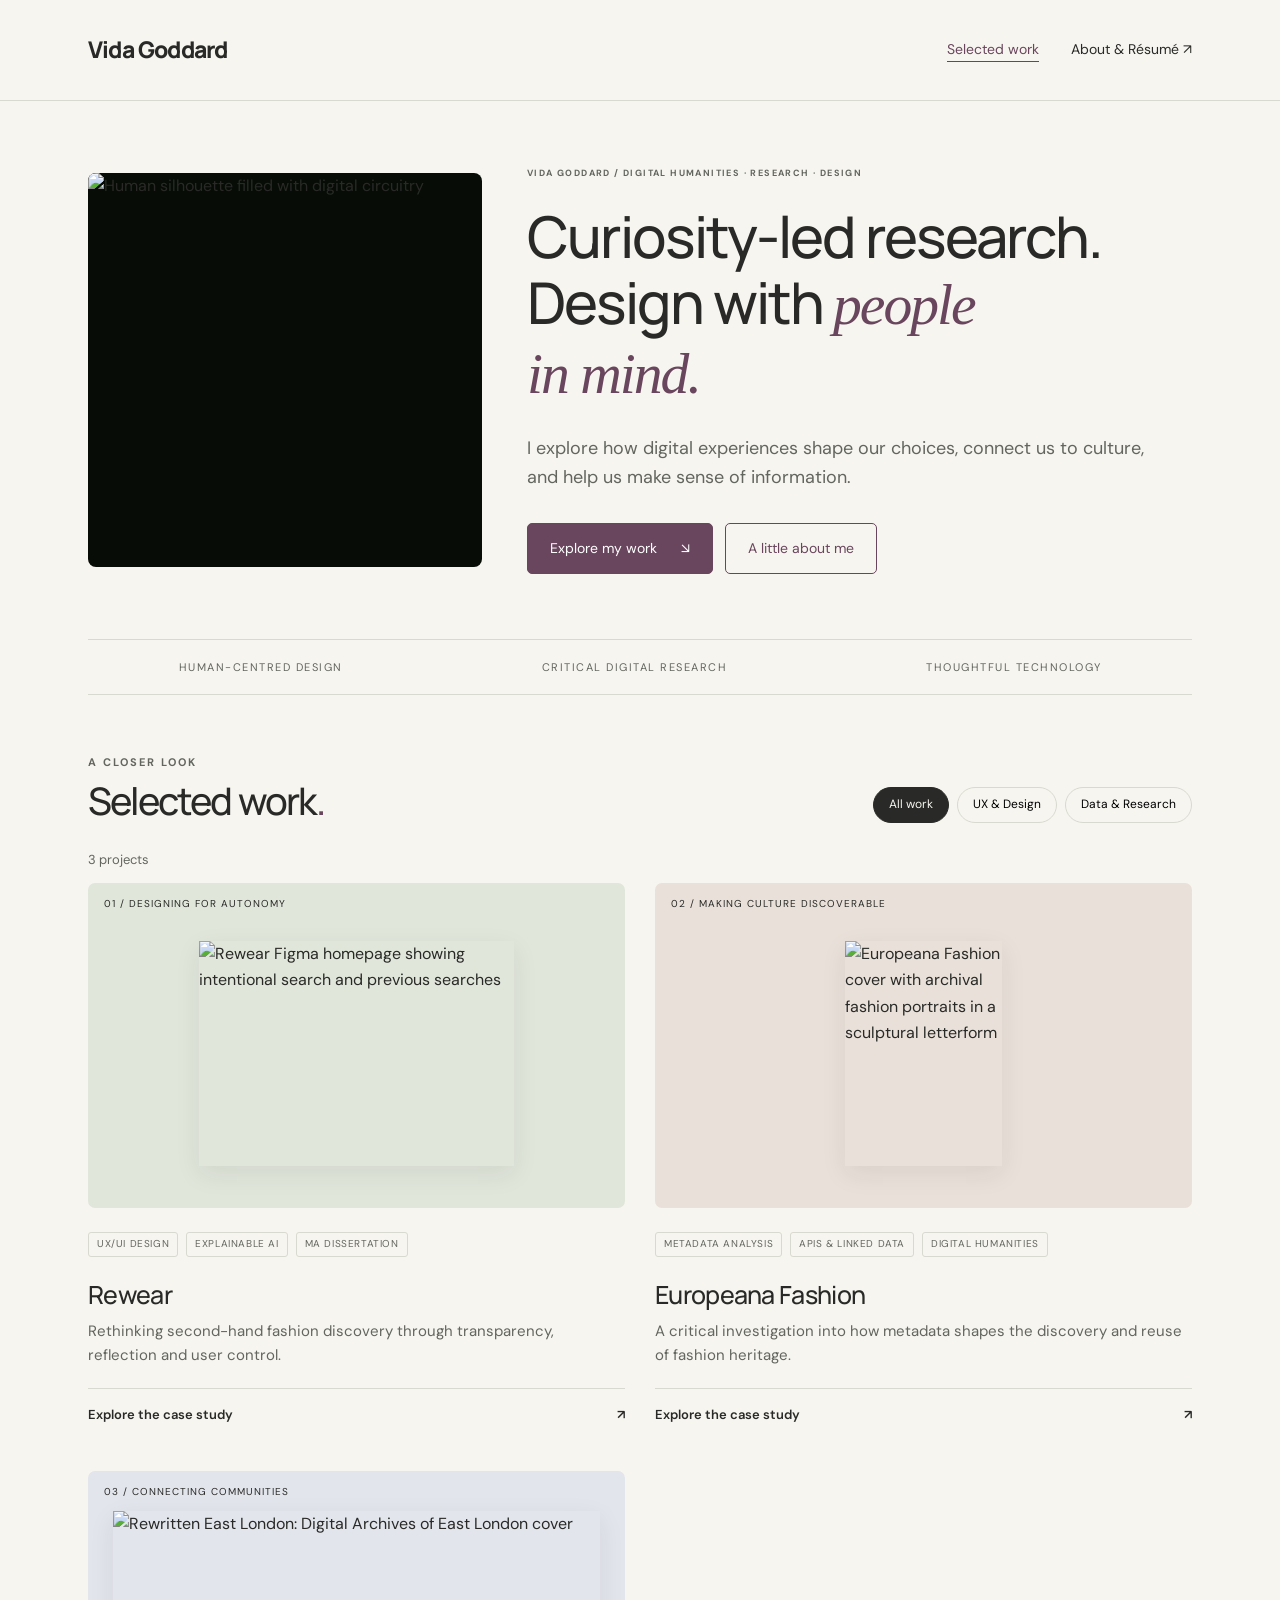
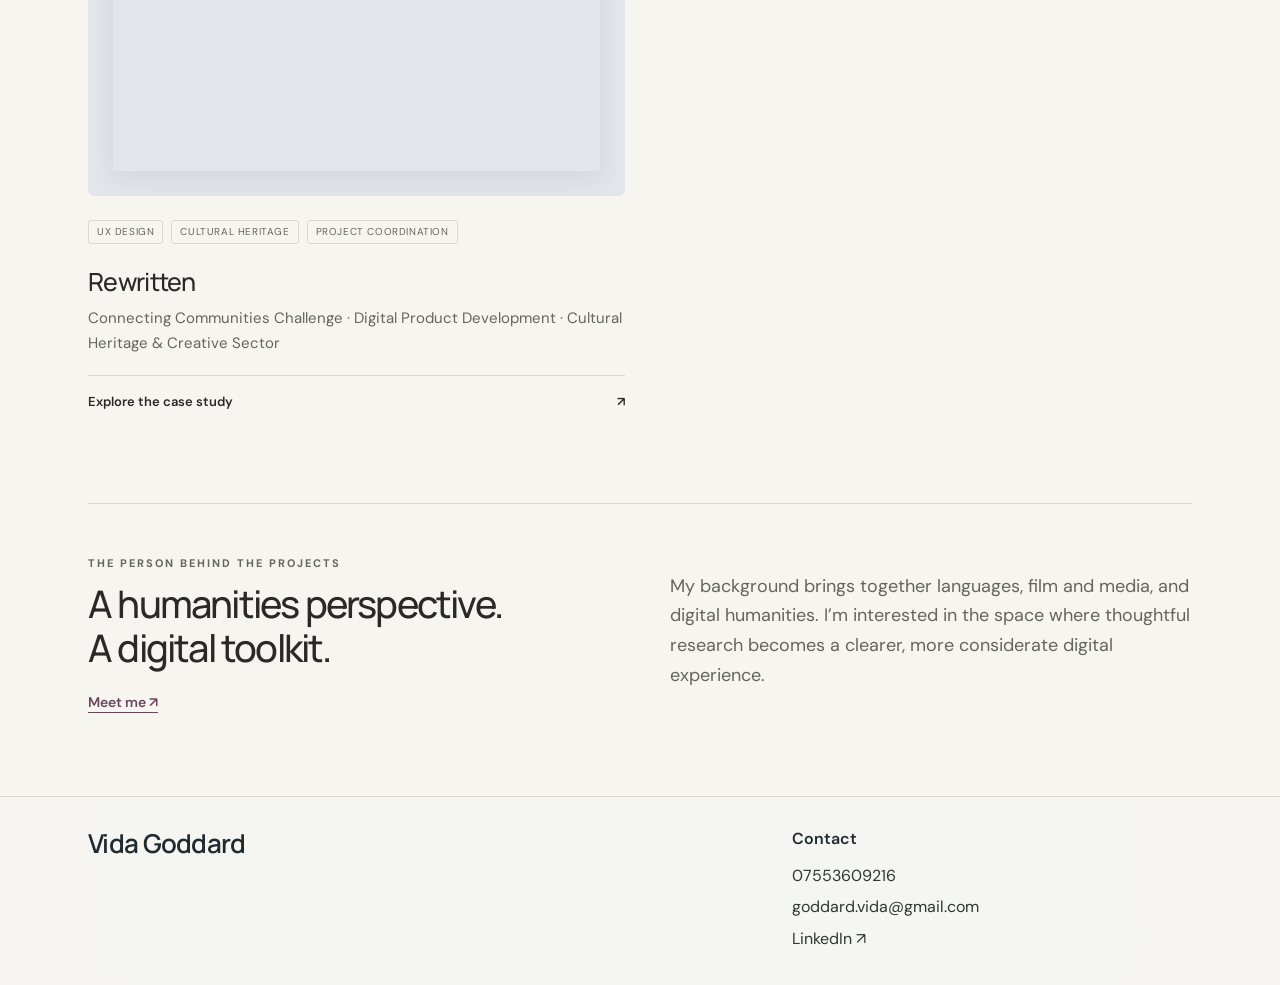
==== index.html @ 5a6e69b9 "Add files via upload" ====
<!doctype html><html lang="en"><head><meta charset="utf-8"><meta name="viewport" content="width=device-width,initial-scale=1"><meta name="description" content="Vida Goddard's portfolio: human-centred design, explainable AI and digital humanities research."><title>Vida Goddard — Research & Design</title><link rel="stylesheet" href="style.css"><script src="script.js" defer></script></head><body><a class="skip" href="#main">Skip to content</a><header><div class="wrap nav"><a class="brand" href="index.html" aria-label="Vida Goddard home">Vida Goddard</a><nav aria-label="Main navigation"><a href="index.html" aria-current="page">Selected work</a><a href="about.html">About & Résumé ↗</a></nav></div></header><main id="main" class="wrap"><section class="hero hero-with-portrait"><div class="hero-portrait"><img src="assets/human-circuitry.png" alt="Human silhouette filled with digital circuitry" width="750" height="750"></div><div class="hero-copy"><div class="eyebrow">Vida Goddard / Digital humanities · Research · Design</div><h1>Curiosity-led research.<br>Design with <em>people<br>in mind.</em></h1><p class="intro">I explore how digital experiences shape our choices, connect us to culture, and help us make sense of information.</p><div class="actions"><a class="button" href="#work">Explore my work <span aria-hidden="true">↘</span></a><a class="button secondary" href="about.html">A little about me</a></div></div></section><div class="ticker"><span>Human-centred design</span><span>Critical digital research</span><span>Thoughtful technology</span></div><section id="work" aria-labelledby="work-heading"><div class="section-head"><div><div class="eyebrow">A closer look</div><h2 id="work-heading">Selected work<span style="color:var(--plum)">.</span></h2></div><div class="filters" aria-label="Filter projects"><button class="filter" data-filter="all" aria-pressed="true">All work</button><button class="filter" data-filter="design" aria-pressed="false">UX & Design</button><button class="filter" data-filter="research" aria-pressed="false">Data & Research</button></div></div><p id="filter-status" class="small" role="status">3 projects</p><div class="projects"><article class="project" data-category="design research"><a class="project-image" href="rewear.html"><span class="project-number">01 / DESIGNING FOR AUTONOMY</span><img src="assets/rewear-home.jpg" alt="Rewear Figma homepage showing intentional search and previous searches" width="700" height="500"></a><div class="tags"><span class="tag">UX/UI Design</span><span class="tag">Explainable AI</span><span class="tag">MA Dissertation</span></div><h3>Rewear</h3><p>Rethinking second-hand fashion discovery through transparency, reflection and user control.</p><a class="case-link" href="rewear.html">Explore the case study <span aria-hidden="true">↗</span></a></article><article class="project" data-category="research"><a class="project-image archive" href="europeana.html"><span class="project-number">02 / MAKING CULTURE DISCOVERABLE</span><img src="assets/europeana-cover.jpg" alt="Europeana Fashion cover with archival fashion portraits in a sculptural letterform" width="864" height="1240"></a><div class="tags"><span class="tag">Metadata analysis</span><span class="tag">APIs & Linked Data</span><span class="tag">Digital Humanities</span></div><h3>Europeana Fashion</h3><p>A critical investigation into how metadata shapes the discovery and reuse of fashion heritage.</p><a class="case-link" href="europeana.html">Explore the case study <span aria-hidden="true">↗</span></a></article><article class="project" data-category="design"><a class="project-image rewritten-cover" href="rewritten.html"><span class="project-number">03 / CONNECTING COMMUNITIES</span><img src="assets/rewritten-cover.png" loading="lazy" alt="Rewritten East London: Digital Archives of East London cover" width="1024" height="572"></a><div class="tags"><span class="tag">UX Design</span><span class="tag">Cultural Heritage</span><span class="tag">Project Coordination</span></div><h3>Rewritten</h3><p>Connecting Communities Challenge · Digital Product Development · Cultural Heritage &amp; Creative Sector</p><a class="case-link" href="rewritten.html">Explore the case study <span aria-hidden="true">↗</span></a></article></div></section><section class="about-strip"><div><div class="eyebrow">The person behind the projects</div><h2>A humanities perspective.<br>A digital toolkit.</h2><a class="text-link" href="about.html">Meet me ↗</a></div><p class="intro">My background brings together languages, film and media, and digital humanities. I’m interested in the space where thoughtful research becomes a clearer, more considerate digital experience.</p></section></main><footer class="contact-footer minimal-contact"><div class="wrap footer-reference-grid"><div class="footer-identity"><h2>Vida Goddard</h2></div><div class="footer-contact-column"><h3>Contact</h3><address><a href="tel:+447553609216">07553609216</a><a href="mailto:goddard.vida@gmail.com">goddard.vida@gmail.com</a><a href="https://www.linkedin.com/in/vida-goddard-931a6939b" target="_blank" rel="noopener noreferrer" aria-label="Vida Goddard on LinkedIn">LinkedIn ↗</a></address></div></div></footer></body></html>
---- style.css ----
@import url('https://fonts.googleapis.com/css2?family=DM+Sans:wght@400;500;600;700&family=Manrope:wght@400;500;600;700;800&display=swap');
:root{--paper:#f7f5f0;--ink:#292a27;--muted:#62665e;--plum:#69465d;--sage:#dce4d5;--line:#d8d9d0}*{box-sizing:border-box}html{scroll-behavior:smooth;scroll-padding-top:100px}body{margin:0;background:var(--paper);color:var(--ink);font:16px/1.65 'DM Sans',sans-serif}a{color:inherit;text-underline-offset:5px}button{font:inherit}a,button{ -webkit-tap-highlight-color:transparent}a:focus-visible,button:focus-visible,summary:focus-visible{outline:3px solid var(--plum);outline-offset:5px}.skip{position:absolute;left:20px;top:-80px;background:white;padding:12px;z-index:10}.skip:focus{top:10px}.wrap{max-width:1200px;margin:auto;padding:0 48px}header{border-bottom:1px solid var(--line)}.nav{display:flex;justify-content:space-between;align-items:center;min-height:100px;gap:24px}.brand{font-family:Manrope,sans-serif;font-size:25px;font-weight:800;text-decoration:none;letter-spacing:-1px}.brand span{color:var(--plum)}nav{display:flex;gap:32px;font-size:14px}nav a{text-decoration:none}nav a[aria-current=page]{color:var(--plum);border-bottom:1px solid}.eyebrow{text-transform:uppercase;font-size:11px;letter-spacing:2px;font-weight:700;color:var(--muted)}.hero{padding:80px 0 66px;display:grid;grid-template-columns:1.6fr 1fr;gap:70px;align-items:center}h1,h2,h3{font-family:Manrope,sans-serif;line-height:1.15;font-weight:500;letter-spacing:-1.8px}h1{font-size:clamp(42px,5.5vw,72px);margin:22px 0 26px}h1 em{font-family:Georgia,serif;color:var(--plum);font-weight:400}h2{font-size:38px}h3{font-size:25px;letter-spacing:-.7px}.intro{max-width:560px;color:var(--muted);font-size:18px}.button{display:inline-flex;gap:24px;align-items:center;padding:13px 22px;border-radius:5px;background:var(--plum);color:white;text-decoration:none;font-size:14px;border:1px solid var(--plum);cursor:pointer}.button.secondary{color:var(--plum);background:transparent}.actions{display:flex;flex-wrap:wrap;gap:12px;margin-top:30px}.hero-art{height:330px;position:relative;display:grid;place-items:center;background:#ebe8e1;border-radius:50% 50% 5px 5px;overflow:hidden}.orbit{position:absolute;width:250px;height:250px;border:1px solid #a9afa1;border-radius:50%;transform:rotate(-25deg) scaleX(.65)}.orbit.two{transform:rotate(40deg) scaleX(.65)}.orbit.three{transform:rotate(100deg) scaleX(.65)}.art-label{position:absolute;bottom:25px;font:10px/1.5 'DM Sans',sans-serif;letter-spacing:2px;text-align:center}.flower{color:var(--plum);font-size:100px;line-height:1;z-index:1;transition:transform .8s}.hero-art:hover .flower{transform:rotate(45deg)}.ticker{display:flex;justify-content:space-between;gap:18px;border-top:1px solid var(--line);border-bottom:1px solid var(--line);padding:18px 0;font-size:11px;letter-spacing:1.5px;text-transform:uppercase;color:var(--muted)}.section-head{display:flex;align-items:end;justify-content:space-between;margin:58px 0 26px;gap:24px}.section-head h2{margin:8px 0 0}.small{font-size:13px;color:var(--muted)}.filters{display:flex;gap:8px;flex-wrap:wrap}.filter{border:1px solid var(--line);border-radius:30px;padding:7px 15px;background:transparent;cursor:pointer;font-size:12px}.filter[aria-pressed=true]{background:var(--ink);color:var(--paper);border-color:var(--ink)}.projects{display:grid;grid-template-columns:1fr 1fr;gap:30px}.project{min-width:0}.project[hidden]{display:none}.project-image{height:325px;display:flex;align-items:center;justify-content:center;background:#e1e6db;border-radius:7px;overflow:hidden;position:relative;padding:24px}.project-image img{width:100%;max-height:100%;object-fit:contain;box-shadow:0 8px 24px #292a2714;transition:transform .4s}.project:hover .project-image img{transform:scale(1.025)}.project-image.archive{background:#e9e0d9}.project-number{position:absolute;top:13px;left:16px;font-size:10px;letter-spacing:1px}.project h3{margin:21px 0 9px}.project p{margin:0;color:var(--muted);font-size:15px}.tags{display:flex;gap:8px;flex-wrap:wrap;margin:15px 0}.tag{font-size:10px;text-transform:uppercase;letter-spacing:.6px;color:var(--muted);border:1px solid var(--line);padding:3px 8px;border-radius:3px}details{border-top:1px solid var(--line);margin-top:20px}summary{padding:15px 0;cursor:pointer;font-size:13px;font-weight:600;list-style:none;display:flex;justify-content:space-between}summary:after{content:'+';font-size:20px;color:var(--plum)}details[open]>summary:after{content:'−'}.case{padding:0 0 20px}.case h4{font-size:14px;margin:24px 0 8px}.case p,.case li{font-size:14px;color:var(--muted)}.case ul{padding-left:20px}.case figure{margin:24px 0}.case img{width:100%;border:1px solid var(--line)}figcaption{font-size:11px;color:var(--muted);margin-top:8px}.note{background:#eee9ed;border-left:2px solid var(--plum);padding:14px;margin-top:20px}.about-strip{margin:75px 0 0;border-top:1px solid var(--line);padding:50px 0;display:grid;grid-template-columns:1fr 1fr;gap:60px}.about-strip h2{margin:10px 0 20px}.text-link{font-size:14px;font-weight:600;color:var(--plum)}footer{border-top:1px solid var(--line);padding:27px 0;margin-top:30px}.footer-row{display:flex;justify-content:space-between;gap:20px;font-size:11px;color:var(--muted)}.about-hero{max-width:850px;padding:65px 0 40px}.about-hero h1{font-size:62px}.resume{display:grid;grid-template-columns:230px 1fr;gap:60px;padding:40px 0;border-top:1px solid var(--line)}.resume h2{font-size:24px;margin:0;letter-spacing:-.7px}.entry{margin:0 0 30px}.entry:last-child{margin:0}.entry h3{font-size:19px;letter-spacing:-.5px;margin:0 0 7px}.entry p{margin:7px 0;color:var(--muted);font-size:15px}.skills{display:flex;gap:10px;flex-wrap:wrap}.skills span{border:1px solid #c9cec2;padding:8px 14px;border-radius:4px;font-size:14px}.languages{display:grid;grid-template-columns:1fr 1fr;gap:18px}.languages div{display:flex;justify-content:space-between;border-bottom:1px solid var(--line);padding-bottom:14px;gap:16px}.languages span{color:var(--muted);font-size:13px}.print{margin:20px 0 50px}.print-hint{margin:10px 0;font-size:12px;color:var(--muted)}@media(max-width:760px){.wrap{padding:0 24px}.nav{min-height:80px}nav{gap:18px;font-size:12px}.hero{padding:45px 0;grid-template-columns:1fr;gap:30px}.hero-art{height:210px;border-radius:90px 90px 5px 5px}.orbit{width:175px;height:175px}.flower{font-size:70px}.art-label{right:20px;bottom:20px;text-align:right;font-size:8px}.ticker{font-size:9px;flex-wrap:wrap;justify-content:flex-start;gap:12px 24px}.section-head{align-items:start;flex-direction:column;margin-top:40px}.projects{grid-template-columns:1fr;gap:34px}.project-image{height:300px}.about-strip{grid-template-columns:1fr;gap:10px;margin-top:45px;padding:35px 0}.resume{grid-template-columns:1fr;gap:20px;padding:30px 0}.about-hero h1{font-size:44px}.languages{grid-template-columns:1fr}.footer-row{flex-direction:column;gap:5px}}@media(prefers-reduced-motion:reduce){html{scroll-behavior:auto}*,*:before,*:after{transition:none!important}}@media print{header,footer,.print,.skip{display:none}.wrap{padding:0;max-width:none}body{font:11pt/1.4 Arial;background:white}.about-hero{padding:0 0 20px}.about-hero h1{font-size:32px}.resume{padding:18px 0;gap:25px;grid-template-columns:160px 1fr;break-inside:avoid}.skills span{padding:4px 8px}.entry{margin-bottom:14px}.languages{gap:10px}a{text-decoration:none}}

.rewritten-cover{background:#e3e5ed;text-decoration:none}.case-link{display:flex;justify-content:space-between;padding:15px 0;border-top:1px solid var(--line);margin-top:20px;font-size:13px;font-weight:600;text-decoration:none}.case-link:hover{color:var(--plum)}.project-detail .about-hero{padding-bottom:25px}.case-nav{display:flex;flex-wrap:wrap;gap:12px 25px;padding:20px 0;border-top:1px solid var(--line);border-bottom:1px solid var(--line);font-size:12px}.case-nav a{text-decoration:none;color:var(--plum)}.story-section{max-width:900px;padding:50px 0;border-bottom:1px solid var(--line)}.story-section h2{max-width:800px;margin:14px 0 28px;line-height:1.25}.story-section h3{margin:38px 0 20px;line-height:1.3}.story-section p,.story-section li{max-width:780px;color:var(--muted);line-height:1.85}.story-section strong{color:var(--ink);font-weight:600}.story-section li{margin:12px 0}.story-section ul{padding-left:23px}.story-section figure{margin:32px 0;background:#efede7;padding:20px;border-radius:7px}.story-section img{width:100%;height:auto;display:block}.story-section figcaption{margin-top:12px}.project-detail .about-hero h1{font-size:clamp(48px,7vw,86px)}@media(max-width:760px){.story-section{padding:32px 0}.story-section h2{font-size:30px}.story-section figure{padding:10px}.case-nav{gap:10px 18px}.story-section p,.story-section li{font-size:15px}}

.project-image{text-decoration:none}.story-section blockquote{margin:30px 0;padding:22px 26px;border-left:3px solid var(--plum);background:#eee9ed;font:italic 23px/1.55 Georgia,serif;max-width:800px}.case-facts{display:grid;grid-template-columns:1fr 1fr;gap:1px;background:var(--line);border:1px solid var(--line);margin:30px 0;max-width:820px}.case-facts>div{background:var(--paper);padding:20px}.case-facts span{display:block;font-size:10px;letter-spacing:1px;text-transform:uppercase;color:var(--muted);margin-bottom:8px}.case-facts strong{font-size:15px}.case-facts.weights,.case-facts.query-facts{grid-template-columns:repeat(3,1fr)}.case-facts.weights strong{font:36px/1.2 Manrope,sans-serif;color:var(--plum)}.table-scroll{overflow-x:auto;margin:28px 0;max-width:900px}table{width:100%;border-collapse:collapse;font-size:14px;min-width:520px}caption{text-align:left;font-size:12px;color:var(--muted);margin-bottom:12px}th,td{text-align:left;vertical-align:top;padding:16px;border-bottom:1px solid var(--line);line-height:1.7}th{background:var(--sage);font-size:12px}td{color:var(--muted)}.definition-list{max-width:780px}.definition-list>div{padding:18px 0;border-bottom:1px solid var(--line)}dt{font-weight:600;margin-bottom:8px}dd{margin:0;color:var(--muted)}.process-list{padding-left:24px}.process-list li{padding-left:8px;margin:20px 0}.source-note{font-size:12px!important;border-top:1px solid var(--line);padding-top:20px;margin-top:30px}.project-end{margin:40px 0 60px}@media(max-width:600px){.case-facts{grid-template-columns:1fr}.case-facts>div{padding:16px}.case-facts.query-facts{grid-template-columns:1fr}.story-section blockquote{font-size:20px;padding:18px}}

/* Editorial layout refinements */
.hero{grid-template-columns:1fr;max-width:850px;padding:65px 0}.hero h1{max-width:820px}.hero .intro{max-width:650px}.ticker{justify-content:space-around}.story-section blockquote,.story-section .case-facts{clear:both}
.project-image:not(.rewritten-cover) img{max-height:225px;width:auto;max-width:100%;object-fit:contain}.project-image{padding:40px 25px 25px}.project .tags{margin-top:24px}.project h3{margin-top:24px}
.story-section{display:flow-root}.story-section figure{max-width:760px}.story-section .figure-compact{max-width:620px;margin:30px auto}.story-section .figure-aside{float:right;width:38%;max-width:340px;margin:6px 0 24px 30px;padding:14px}.story-section .figure-aside img{max-height:320px;object-fit:contain}.story-section .figure-aside+h3{margin-top:20px}.story-section .figure-aside~figure:not(.figure-aside){clear:both}
.systems-bento{display:grid;grid-template-columns:repeat(3,minmax(0,1fr));gap:16px;margin:26px 0 30px}.system-card{border:1px solid var(--line);border-radius:14px;padding:27px;background:#eee9ed}.system-card:first-child,.system-card:last-child{grid-column:span 2}.system-card:nth-child(2){background:#e5eadf}.system-card:nth-child(3){background:#ece6dc}.system-card:last-child{background:#e5e9eb}.system-kicker{display:flex;justify-content:space-between;gap:15px;font-size:10px;letter-spacing:1.2px;text-transform:uppercase;color:var(--muted)}.system-card h4{font:500 23px/1.3 Manrope,sans-serif;letter-spacing:-.7px;margin:24px 0 14px}.system-card p{font-size:14px;line-height:1.75;margin:0}.system-card[data-reveal]{transition:opacity .6s ease,transform .6s ease}.system-card.reveal-pending{opacity:0;transform:translateY(22px)}
@media(max-width:760px){.hero{padding:45px 0}.systems-bento{grid-template-columns:1fr 1fr}.system-card:first-child,.system-card:last-child{grid-column:auto}.system-card{padding:21px}.system-card h4{font-size:21px}.story-section .figure-aside{float:none;width:100%;max-width:430px;margin:24px auto}.project-image:not(.rewritten-cover) img{max-height:210px}}
@media(max-width:500px){.systems-bento{grid-template-columns:1fr}.system-card{padding:23px}.story-section .figure-compact{margin:24px 0}}@media(prefers-reduced-motion:reduce){.system-card.reveal-pending{opacity:1;transform:none}}@media print{.system-card.reveal-pending{opacity:1;transform:none}}

/* Europeana: explicit paired editorial layouts */
.editorial-split{display:grid;grid-template-columns:minmax(0,1fr) minmax(0,1fr);gap:30px;align-items:start;margin:24px 0 32px}.editorial-split>div{min-width:0}.editorial-split>div>p:first-child{margin-top:0}.story-section .editorial-split .split-figure{float:none;width:100%;max-width:none;clear:none;margin:0;padding:14px}.story-section .overview-split .split-figure img{max-height:370px;object-fit:contain}.story-section .concordance-split .split-figure img{height:auto}.linked-figure-pair{display:grid;grid-template-columns:minmax(0,1fr) minmax(0,1fr);gap:22px;margin:30px 0;align-items:start}.story-section .linked-figure-pair .paired-figure{float:none;clear:none;max-width:none;width:100%;margin:0;padding:14px}.linked-figure-pair a{display:flex;min-height:240px;align-items:center;justify-content:center;background:white}.story-section .linked-figure-pair img{max-height:300px;object-fit:contain}.story-section .linked-figure-pair figcaption{margin-top:12px}
@media(max-width:760px){.editorial-split,.linked-figure-pair{grid-template-columns:1fr;gap:20px}.story-section .overview-split .split-figure{max-width:430px;justify-self:center}.linked-figure-pair a{min-height:0}.story-section .linked-figure-pair img{max-height:none}}

.skill-categories{margin:0;display:grid;gap:0;min-width:0}.skill-categories>div{padding:22px 0;border-bottom:1px solid var(--line)}.skill-categories>div:first-child{padding-top:0}.skill-categories>div:last-child{border-bottom:0;padding-bottom:0}.skill-categories dt{font:500 19px/1.4 Manrope,sans-serif;letter-spacing:-.4px;margin:0 0 9px}.skill-categories dd{font-size:15px;line-height:1.8;color:var(--muted);margin:0}@media print{.skill-categories>div{padding:10px 0;break-inside:avoid}.skill-categories dt{font-size:12pt}.skill-categories dd{font-size:10pt}.resume:has(.skill-categories){break-inside:auto}}

.about-introduction{max-width:none;width:100%}.about-introduction h1{max-width:none;line-height:1.2}.about-introduction .intro{max-width:1000px}.resume-download{margin:25px 0 55px}.contact-footer{padding:42px 0}.footer-contact-top{display:flex;justify-content:space-between;align-items:start;gap:25px}.contact-footer h2{font-size:25px;letter-spacing:-.8px;margin:0 0 6px}.contact-footer p{font-size:13px;color:var(--muted);margin:0}.footer-contacts{display:flex;flex-wrap:wrap;gap:14px 32px;margin-top:25px;font-style:normal;font-size:14px}.footer-contacts a{text-decoration:none}.footer-contacts a:hover{text-decoration:underline}.brand{letter-spacing:-.8px;font-size:23px}@media(max-width:600px){.brand{font-size:18px}.nav{gap:15px}.nav nav{gap:12px;font-size:11px}.footer-contacts{flex-direction:column;gap:12px}.about-introduction h1{font-size:39px}.footer-contact-top .text-link{font-size:12px}}

.rewear-media{display:flow-root;margin:25px 0 36px}.rewear-media-copy{display:contents}.story-section .rewear-media-figure{float:right;width:44%;max-width:390px;clear:none;margin:0 0 22px 28px;padding:14px}.story-section .rewear-media-figure img{width:100%;height:auto;max-height:330px;object-fit:contain}.rewear-media{display:grid;grid-template-columns:minmax(0,1.15fr) minmax(0,.85fr);gap:28px;align-items:start}.rewear-media-copy{display:block;min-width:0}.rewear-media-copy p:first-child{margin-top:0}.story-section .rewear-media-figure{float:none;width:100%;max-width:none;margin:0}.story-section .rewear-diagram{width:100%;max-width:none;margin:32px 0}.rewear-diagram figcaption{font-size:13px;font-weight:600;color:var(--ink)}.prototype-embed{margin:25px 0 16px;background:#eeeae4;border:1px solid var(--line);border-radius:9px;overflow:hidden}.prototype-embed iframe{width:100%;height:600px;display:block;border:0}.prototype-fallback{font-size:13px}@media(max-width:760px){.rewear-media{grid-template-columns:1fr;gap:18px}.story-section .rewear-media-figure{max-width:460px;justify-self:center}.prototype-embed iframe{height:480px}}

.minimal-contact{background:#f5f5f4;padding:70px 0 80px;border-top:1px solid var(--line);margin-top:50px}.footer-reference-grid{display:grid;grid-template-columns:1.6fr 1fr;gap:65px;align-items:start}.minimal-contact .footer-identity h2{font:600 30px/1.3 Manrope,sans-serif;letter-spacing:-.7px;margin:0;color:#202b31}.footer-contact-column h3{font:600 16px/1.5 'DM Sans',sans-serif;letter-spacing:0;margin:0 0 22px;color:#202b31}.footer-contact-column address{display:flex;flex-direction:column;gap:12px;font-style:normal;font-size:18px;line-height:1.6}.footer-contact-column a{color:var(--muted);text-decoration:none;width:fit-content;overflow-wrap:anywhere}.footer-contact-column a:hover{text-decoration:underline}.rewritten-palette-layout{align-items:start}.story-section .rewritten-palette-layout .split-figure{max-width:350px;justify-self:end}.rewritten-palette-layout img{max-height:390px;object-fit:contain}@media(max-width:760px){.minimal-contact{padding:45px 0}.footer-reference-grid{grid-template-columns:1fr;gap:30px}.footer-contact-column address{font-size:16px}.story-section .rewritten-palette-layout .split-figure{justify-self:center;max-width:330px}.minimal-contact .footer-identity h2{font-size:26px}}

.rewear-home-left{grid-template-columns:minmax(0,.85fr) minmax(0,1.15fr)}@media(max-width:760px){.rewear-home-left{grid-template-columns:1fr}}

.visual-interests{border-top:1px solid var(--line);padding-top:45px;margin-top:65px}.visual-intro{display:grid;grid-template-columns:1fr 1fr;gap:45px;align-items:end;margin-bottom:28px}.visual-intro h2{margin:12px 0 0}.visual-intro p{color:var(--muted);max-width:440px;margin:0}.visual-gallery{display:grid;grid-template-columns:1fr 1.25fr;gap:25px}.visual-gallery figure{margin:0;min-width:0}.visual-gallery .visual-tall{grid-row:span 2}.visual-gallery a{display:block;background:#ebe8e1;overflow:hidden;border-radius:7px}.visual-gallery img{display:block;width:100%;height:240px;object-fit:cover;transition:transform .4s ease}.visual-gallery .visual-tall a{height:calc(100% - 32px);min-height:400px;background:#080e07}.visual-gallery .visual-tall img{height:100%;object-fit:contain}.visual-gallery a:hover img{transform:scale(1.025)}.visual-gallery figcaption{font-size:11px;letter-spacing:.4px;margin-top:10px;color:var(--muted)}.visual-credit{font-size:12px;color:var(--muted);margin-top:18px}@media(max-width:760px){.visual-intro{grid-template-columns:1fr;gap:20px}.visual-gallery{grid-template-columns:1fr;gap:24px}.visual-gallery .visual-tall{grid-row:auto}.visual-gallery .visual-tall a{height:auto;min-height:0}.visual-gallery .visual-tall img{height:auto;max-height:420px}.visual-gallery img{height:auto;max-height:330px;object-fit:contain}.visual-interests{margin-top:45px;padding-top:32px}}

/* Artwork placed within the page composition, without captions. */
.hero.hero-with-portrait{max-width:none;grid-template-columns:minmax(0,.8fr) minmax(0,1.35fr);gap:45px;align-items:center}.hero-portrait{border-radius:8px;overflow:hidden;background:#070d06}.hero-portrait img{display:block;width:100%;height:auto;max-height:440px;object-fit:contain}.hero-with-portrait h1{font-size:clamp(40px,4.5vw,62px);letter-spacing:-2px}.hero-copy{min-width:0}.hero-copy .eyebrow{font-size:9px;letter-spacing:1.4px}.minimal-contact{position:relative;isolation:isolate;overflow:hidden}.minimal-contact:before{content:'';position:absolute;inset:0;background:url('assets/human-circuitry.png') left center/440px auto no-repeat;opacity:.055;filter:grayscale(1);z-index:-1;pointer-events:none}.minimal-contact>.wrap{position:relative}.project-detail .rewear-art-intro{max-width:none;display:grid;grid-template-columns:minmax(0,.8fr) minmax(0,1.2fr);gap:45px;align-items:center;padding:55px 0 40px}.rewear-title-portrait{border-radius:8px;overflow:hidden;background:#287a99}.rewear-title-portrait img{display:block;width:100%;height:350px;object-fit:cover;object-position:32% center}.rewear-title-copy{min-width:0}.rewear-title-copy .eyebrow{line-height:1.7}.project-detail .rewear-art-intro h1{font-size:clamp(48px,6vw,76px)}@media(max-width:760px){.hero.hero-with-portrait{grid-template-columns:1fr;gap:25px}.hero-portrait{max-width:330px}.hero-portrait img{max-height:310px}.hero-with-portrait h1{font-size:44px}.project-detail .rewear-art-intro{grid-template-columns:1fr;gap:25px;padding-top:35px}.rewear-title-portrait img{height:240px;object-position:center 36%}.rewear-title-portrait{max-width:480px}.minimal-contact:before{background-size:340px auto;opacity:.04}}

/* Wider portrait crop and full-footer organic/mechanical collage. */
.project-detail .rewear-art-intro{grid-template-columns:minmax(0,.88fr) minmax(0,1.12fr)}
.rewear-title-portrait img{object-position:left center}
.minimal-contact:before{background-image:url('assets/organic-mechanical.jpg');background-position:center;background-size:100% 100%;opacity:.26;filter:none}
.minimal-contact .footer-contact-column a{color:#30372f}
@media(max-width:760px){.project-detail .rewear-art-intro{grid-template-columns:1fr}.rewear-title-portrait img{object-position:left center}.minimal-contact:before{background-size:cover;opacity:.26}}

/* Preserve the collage proportions and soften the busy areas beneath contact text. */
.minimal-contact:before{background-size:cover;background-position:center 45%;opacity:.22}
.minimal-contact:after{content:'';position:absolute;inset:0;z-index:-1;pointer-events:none;background:linear-gradient(90deg,rgba(247,245,240,.48),rgba(247,245,240,.08) 48%,rgba(247,245,240,.5))}
@media(max-width:760px){.minimal-contact:before{background-size:cover;background-position:58% center;opacity:.22}.minimal-contact:after{background:rgba(247,245,240,.25)}}

.minimal-contact{padding:30px 0 34px;margin-top:30px}.footer-contact-column h3{margin-bottom:12px}.footer-contact-column address{gap:6px;font-size:16px}.minimal-contact .footer-identity h2{font-size:26px}@media(max-width:760px){.minimal-contact{padding:25px 0 28px}.footer-reference-grid{gap:20px}.footer-contact-column address{font-size:15px}}
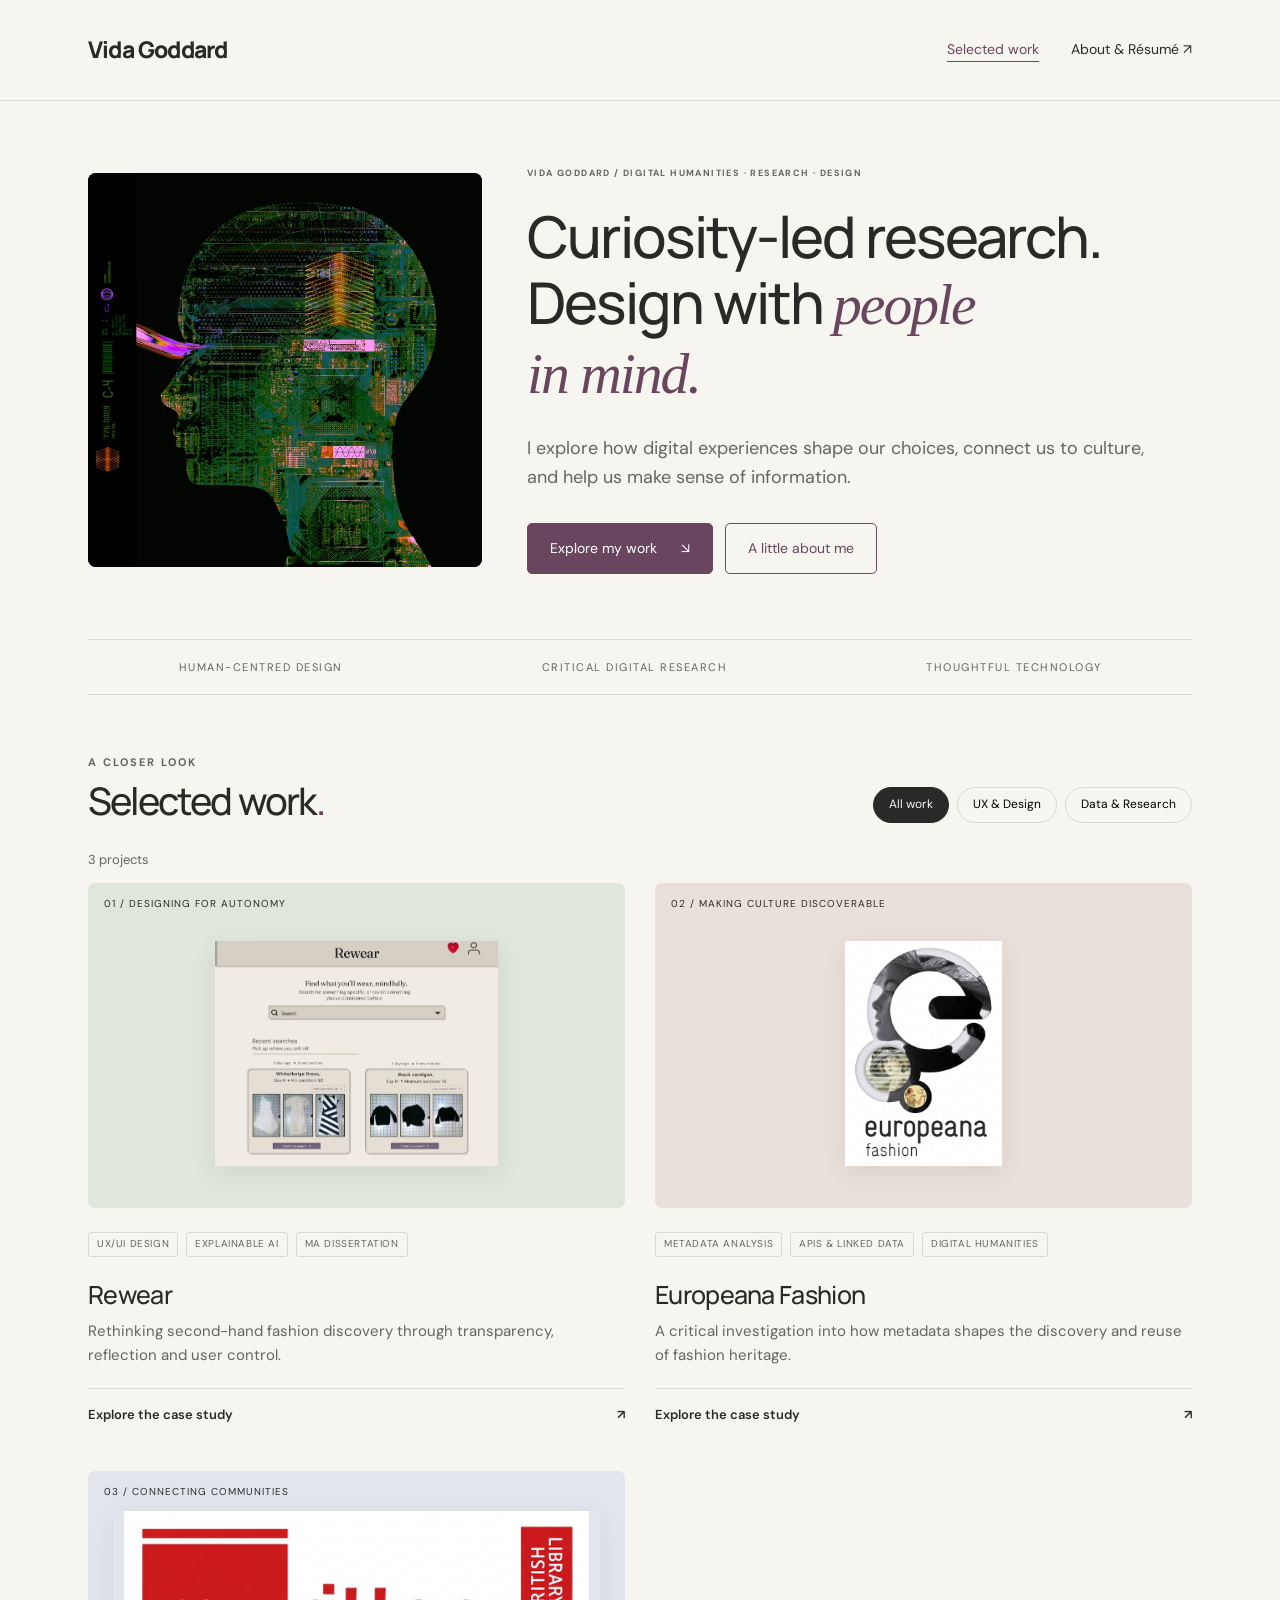
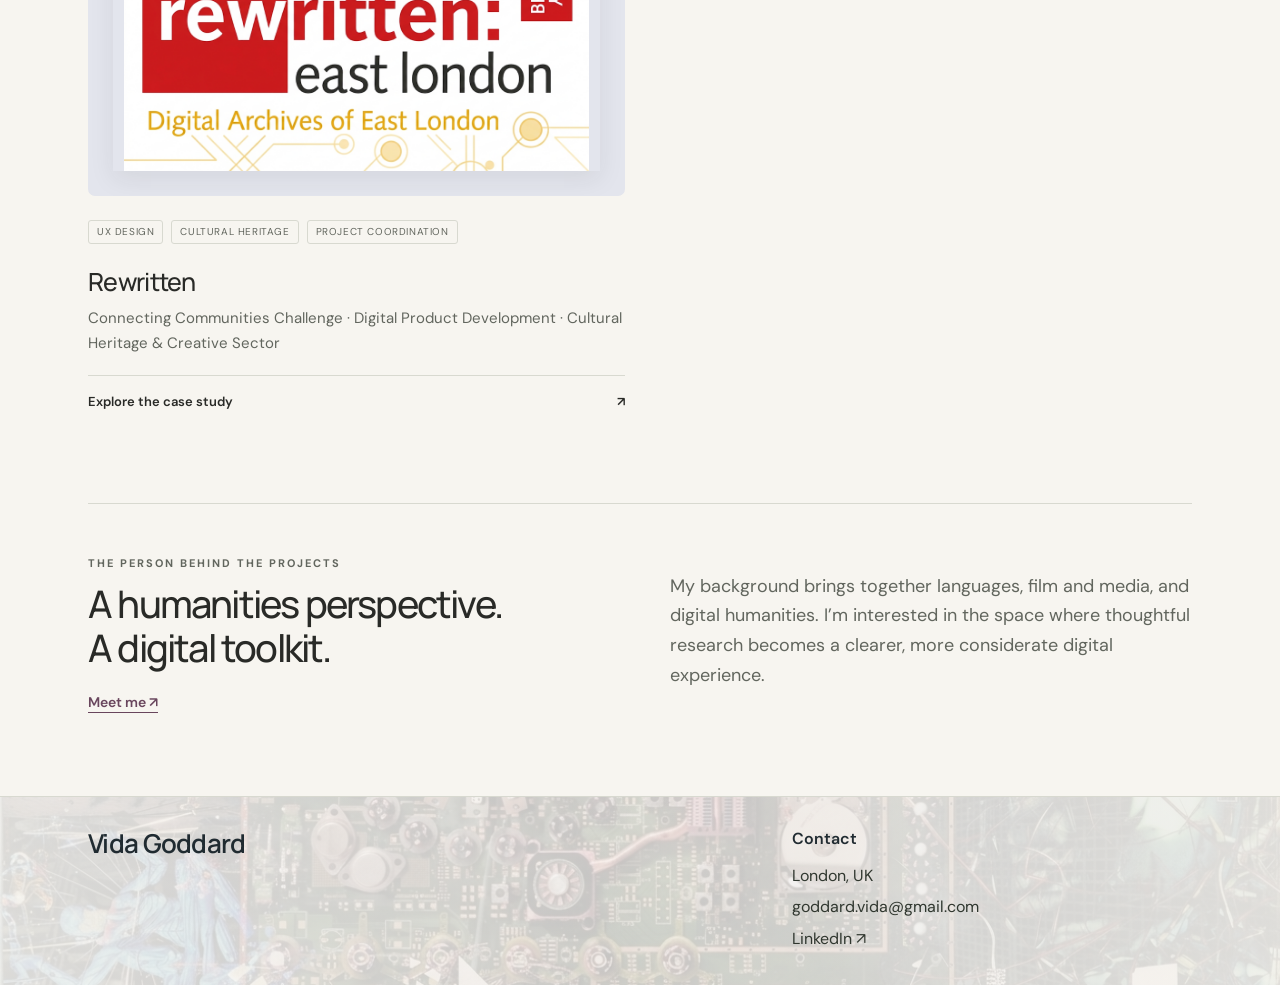
==== commit 16604cb9: "Update index.html" ====
--- a/index.html
+++ b/index.html
@@ -1 +1 @@
-<!doctype html><html lang="en"><head><meta charset="utf-8"><meta name="viewport" content="width=device-width,initial-scale=1"><meta name="description" content="Vida Goddard's portfolio: human-centred design, explainable AI and digital humanities research."><title>Vida Goddard — Research & Design</title><link rel="stylesheet" href="style.css"><script src="script.js" defer></script></head><body><a class="skip" href="#main">Skip to content</a><header><div class="wrap nav"><a class="brand" href="index.html" aria-label="Vida Goddard home">Vida Goddard</a><nav aria-label="Main navigation"><a href="index.html" aria-current="page">Selected work</a><a href="about.html">About & Résumé ↗</a></nav></div></header><main id="main" class="wrap"><section class="hero hero-with-portrait"><div class="hero-portrait"><img src="assets/human-circuitry.png" alt="Human silhouette filled with digital circuitry" width="750" height="750"></div><div class="hero-copy"><div class="eyebrow">Vida Goddard / Digital humanities · Research · Design</div><h1>Curiosity-led research.<br>Design with <em>people<br>in mind.</em></h1><p class="intro">I explore how digital experiences shape our choices, connect us to culture, and help us make sense of information.</p><div class="actions"><a class="button" href="#work">Explore my work <span aria-hidden="true">↘</span></a><a class="button secondary" href="about.html">A little about me</a></div></div></section><div class="ticker"><span>Human-centred design</span><span>Critical digital research</span><span>Thoughtful technology</span></div><section id="work" aria-labelledby="work-heading"><div class="section-head"><div><div class="eyebrow">A closer look</div><h2 id="work-heading">Selected work<span style="color:var(--plum)">.</span></h2></div><div class="filters" aria-label="Filter projects"><button class="filter" data-filter="all" aria-pressed="true">All work</button><button class="filter" data-filter="design" aria-pressed="false">UX & Design</button><button class="filter" data-filter="research" aria-pressed="false">Data & Research</button></div></div><p id="filter-status" class="small" role="status">3 projects</p><div class="projects"><article class="project" data-category="design research"><a class="project-image" href="rewear.html"><span class="project-number">01 / DESIGNING FOR AUTONOMY</span><img src="assets/rewear-home.jpg" alt="Rewear Figma homepage showing intentional search and previous searches" width="700" height="500"></a><div class="tags"><span class="tag">UX/UI Design</span><span class="tag">Explainable AI</span><span class="tag">MA Dissertation</span></div><h3>Rewear</h3><p>Rethinking second-hand fashion discovery through transparency, reflection and user control.</p><a class="case-link" href="rewear.html">Explore the case study <span aria-hidden="true">↗</span></a></article><article class="project" data-category="research"><a class="project-image archive" href="europeana.html"><span class="project-number">02 / MAKING CULTURE DISCOVERABLE</span><img src="assets/europeana-cover.jpg" alt="Europeana Fashion cover with archival fashion portraits in a sculptural letterform" width="864" height="1240"></a><div class="tags"><span class="tag">Metadata analysis</span><span class="tag">APIs & Linked Data</span><span class="tag">Digital Humanities</span></div><h3>Europeana Fashion</h3><p>A critical investigation into how metadata shapes the discovery and reuse of fashion heritage.</p><a class="case-link" href="europeana.html">Explore the case study <span aria-hidden="true">↗</span></a></article><article class="project" data-category="design"><a class="project-image rewritten-cover" href="rewritten.html"><span class="project-number">03 / CONNECTING COMMUNITIES</span><img src="assets/rewritten-cover.png" loading="lazy" alt="Rewritten East London: Digital Archives of East London cover" width="1024" height="572"></a><div class="tags"><span class="tag">UX Design</span><span class="tag">Cultural Heritage</span><span class="tag">Project Coordination</span></div><h3>Rewritten</h3><p>Connecting Communities Challenge · Digital Product Development · Cultural Heritage &amp; Creative Sector</p><a class="case-link" href="rewritten.html">Explore the case study <span aria-hidden="true">↗</span></a></article></div></section><section class="about-strip"><div><div class="eyebrow">The person behind the projects</div><h2>A humanities perspective.<br>A digital toolkit.</h2><a class="text-link" href="about.html">Meet me ↗</a></div><p class="intro">My background brings together languages, film and media, and digital humanities. I’m interested in the space where thoughtful research becomes a clearer, more considerate digital experience.</p></section></main><footer class="contact-footer minimal-contact"><div class="wrap footer-reference-grid"><div class="footer-identity"><h2>Vida Goddard</h2></div><div class="footer-contact-column"><h3>Contact</h3><address><a href="tel:+447553609216">07553609216</a><a href="mailto:goddard.vida@gmail.com">goddard.vida@gmail.com</a><a href="https://www.linkedin.com/in/vida-goddard-931a6939b" target="_blank" rel="noopener noreferrer" aria-label="Vida Goddard on LinkedIn">LinkedIn ↗</a></address></div></div></footer></body></html>
+<!doctype html><html lang="en"><head><meta charset="utf-8"><meta name="viewport" content="width=device-width,initial-scale=1"><meta name="description" content="Vida Goddard's portfolio: human-centred design, explainable AI and digital humanities research."><title>Vida Goddard — Research & Design</title><link rel="stylesheet" href="style.css"><script src="script.js" defer></script></head><body><a class="skip" href="#main">Skip to content</a><header><div class="wrap nav"><a class="brand" href="index.html" aria-label="Vida Goddard home">Vida Goddard</a><nav aria-label="Main navigation"><a href="index.html" aria-current="page">Selected work</a><a href="about.html">About & Résumé ↗</a></nav></div></header><main id="main" class="wrap"><section class="hero hero-with-portrait"><div class="hero-portrait"><img src="assets/human-circuitry.png" alt="Human silhouette filled with digital circuitry" width="750" height="750"></div><div class="hero-copy"><div class="eyebrow">Vida Goddard / Digital humanities · Research · Design</div><h1>Curiosity-led research.<br>Design with <em>people<br>in mind.</em></h1><p class="intro">I explore how digital experiences shape our choices, connect us to culture, and help us make sense of information.</p><div class="actions"><a class="button" href="#work">Explore my work <span aria-hidden="true">↘</span></a><a class="button secondary" href="about.html">A little about me</a></div></div></section><div class="ticker"><span>Human-centred design</span><span>Critical digital research</span><span>Thoughtful technology</span></div><section id="work" aria-labelledby="work-heading"><div class="section-head"><div><div class="eyebrow">A closer look</div><h2 id="work-heading">Selected work<span style="color:var(--plum)">.</span></h2></div><div class="filters" aria-label="Filter projects"><button class="filter" data-filter="all" aria-pressed="true">All work</button><button class="filter" data-filter="design" aria-pressed="false">UX & Design</button><button class="filter" data-filter="research" aria-pressed="false">Data & Research</button></div></div><p id="filter-status" class="small" role="status">3 projects</p><div class="projects"><article class="project" data-category="design research"><a class="project-image" href="rewear.html"><span class="project-number">01 / DESIGNING FOR AUTONOMY</span><img src="assets/rewear-home.jpg" alt="Rewear Figma homepage showing intentional search and previous searches" width="700" height="500"></a><div class="tags"><span class="tag">UX/UI Design</span><span class="tag">Explainable AI</span><span class="tag">MA Dissertation</span></div><h3>Rewear</h3><p>Rethinking second-hand fashion discovery through transparency, reflection and user control.</p><a class="case-link" href="rewear.html">Explore the case study <span aria-hidden="true">↗</span></a></article><article class="project" data-category="research"><a class="project-image archive" href="europeana.html"><span class="project-number">02 / MAKING CULTURE DISCOVERABLE</span><img src="assets/europeana-cover.jpg" alt="Europeana Fashion cover with archival fashion portraits in a sculptural letterform" width="864" height="1240"></a><div class="tags"><span class="tag">Metadata analysis</span><span class="tag">APIs & Linked Data</span><span class="tag">Digital Humanities</span></div><h3>Europeana Fashion</h3><p>A critical investigation into how metadata shapes the discovery and reuse of fashion heritage.</p><a class="case-link" href="europeana.html">Explore the case study <span aria-hidden="true">↗</span></a></article><article class="project" data-category="design"><a class="project-image rewritten-cover" href="rewritten.html"><span class="project-number">03 / CONNECTING COMMUNITIES</span><img src="assets/rewritten-cover.png" loading="lazy" alt="Rewritten East London: Digital Archives of East London cover" width="1024" height="572"></a><div class="tags"><span class="tag">UX Design</span><span class="tag">Cultural Heritage</span><span class="tag">Project Coordination</span></div><h3>Rewritten</h3><p>Connecting Communities Challenge · Digital Product Development · Cultural Heritage &amp; Creative Sector</p><a class="case-link" href="rewritten.html">Explore the case study <span aria-hidden="true">↗</span></a></article></div></section><section class="about-strip"><div><div class="eyebrow">The person behind the projects</div><h2>A humanities perspective.<br>A digital toolkit.</h2><a class="text-link" href="about.html">Meet me ↗</a></div><p class="intro">My background brings together languages, film and media, and digital humanities. I’m interested in the space where thoughtful research becomes a clearer, more considerate digital experience.</p></section></main><footer class="contact-footer minimal-contact"><div class="wrap footer-reference-grid"><div class="footer-identity"><h2>Vida Goddard</h2></div><div class="footer-contact-column"><h3>Contact</h3><address><a href="tel:+447553609216">London, UK</a><a href="mailto:goddard.vida@gmail.com">goddard.vida@gmail.com</a><a href="https://www.linkedin.com/in/vida-goddard-931a6939b" target="_blank" rel="noopener noreferrer" aria-label="Vida Goddard on LinkedIn">LinkedIn ↗</a></address></div></div></footer></body></html>
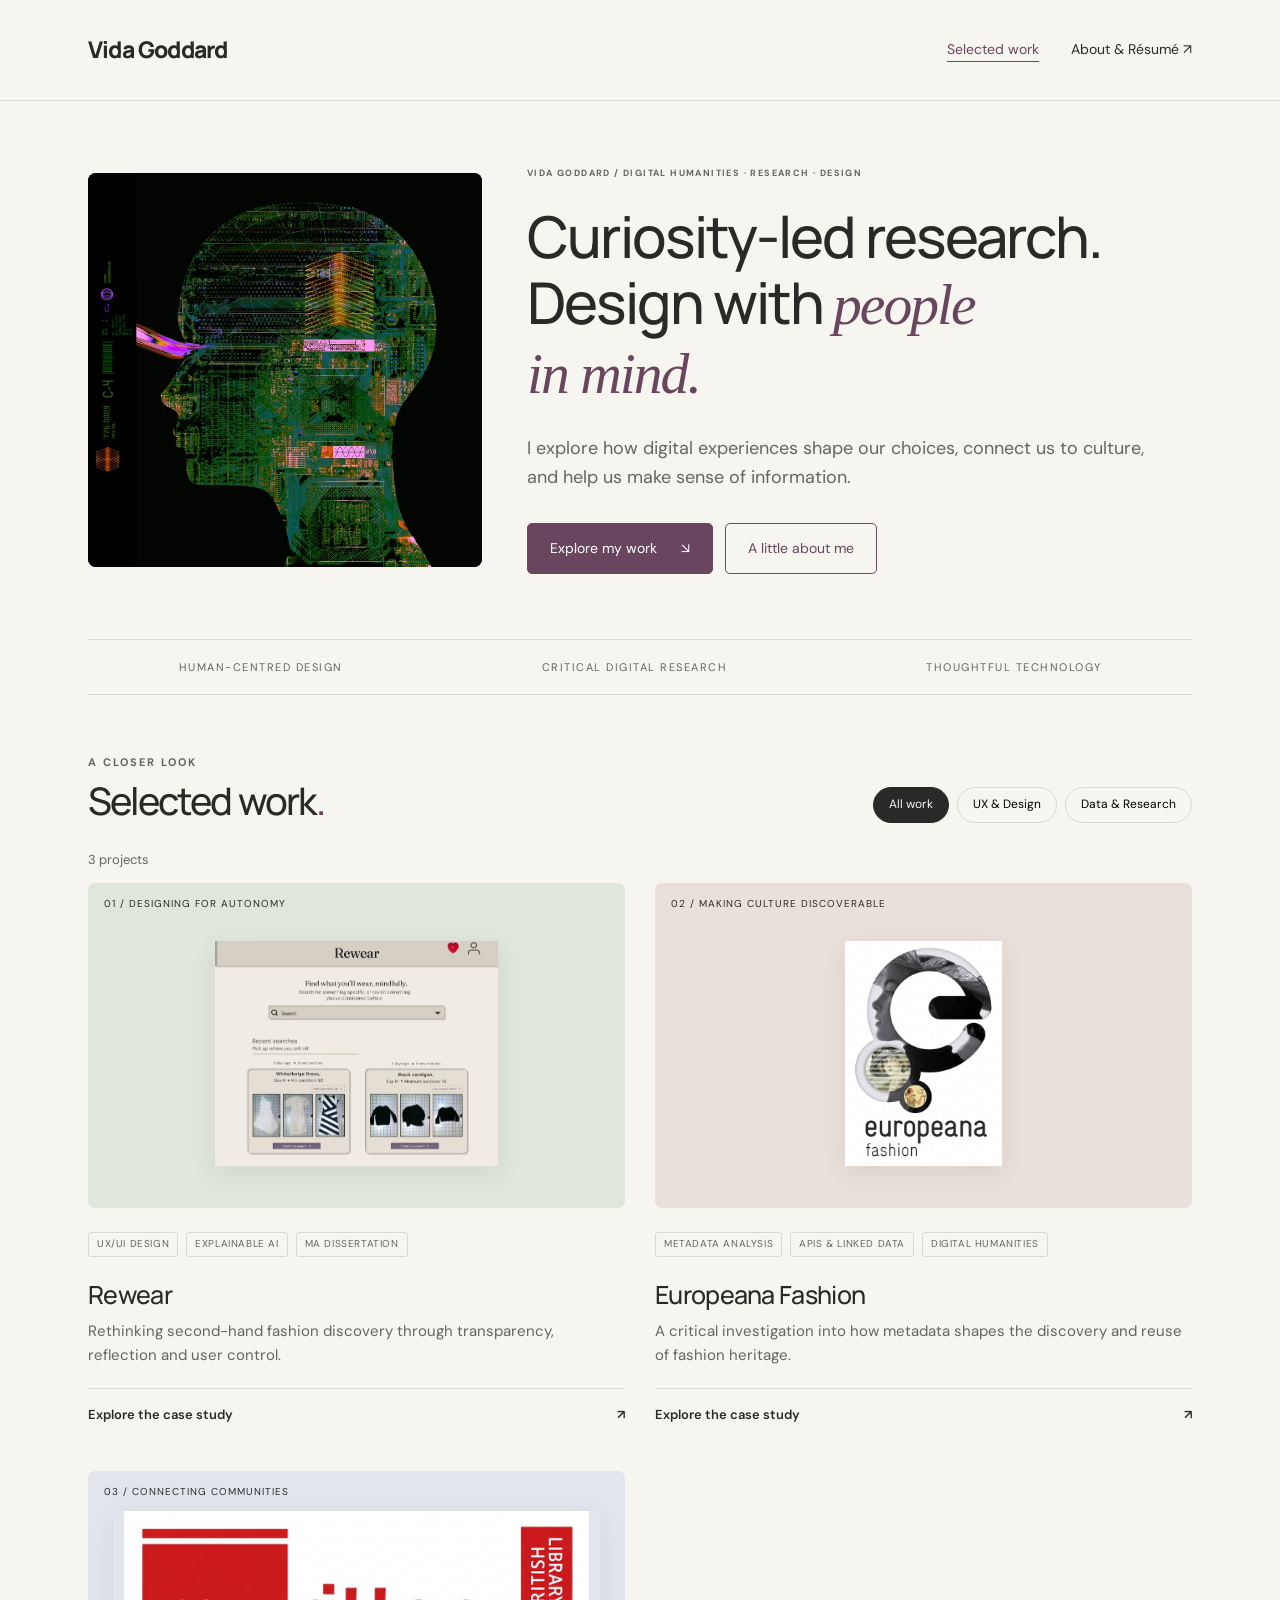
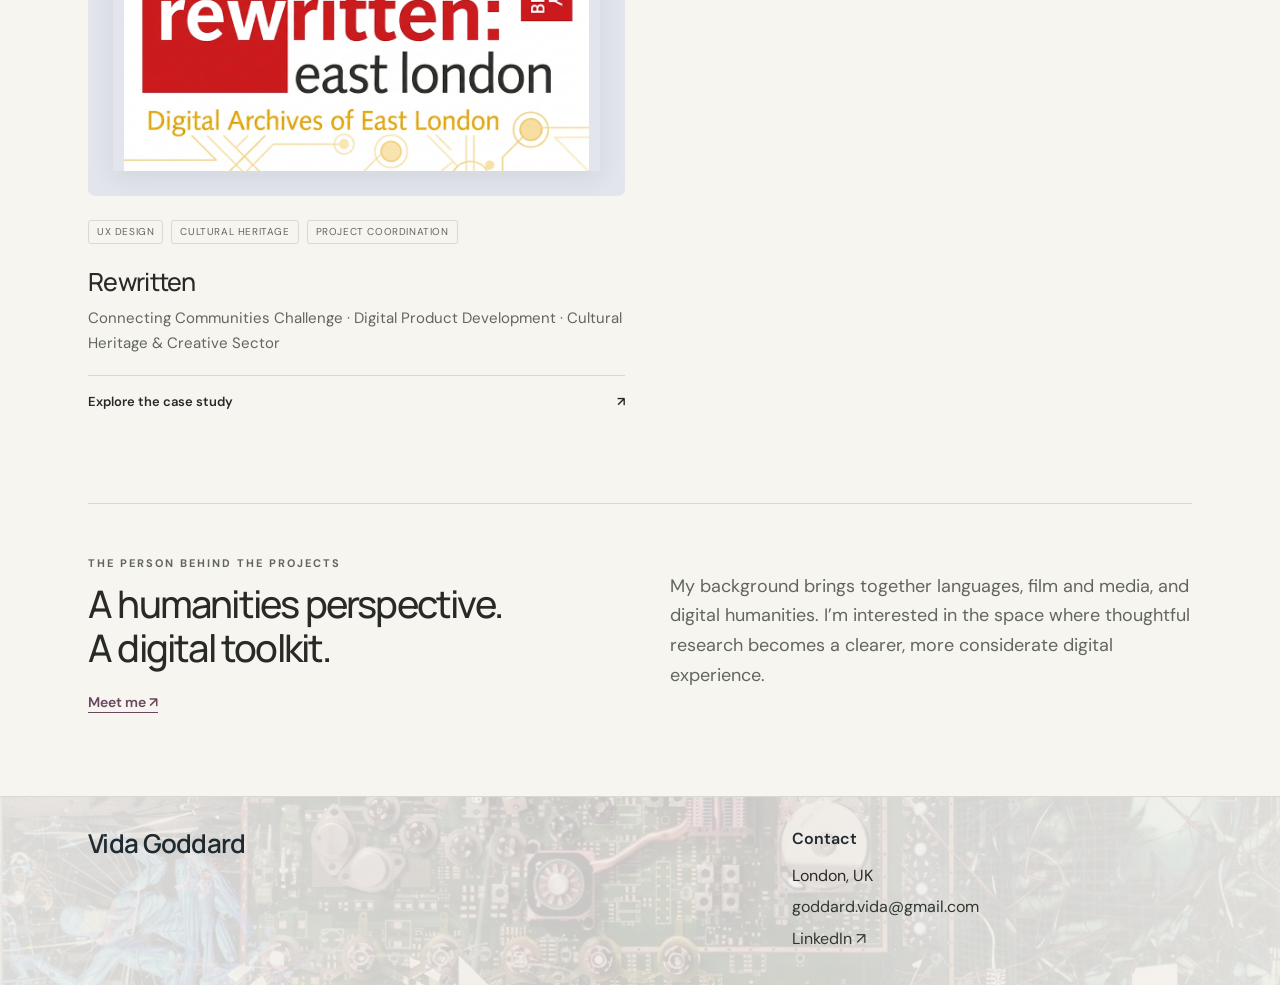
==== commit aa9dc1d5: "Update index.html" ====
--- a/index.html
+++ b/index.html
@@ -1 +1 @@
-<!doctype html><html lang="en"><head><meta charset="utf-8"><meta name="viewport" content="width=device-width,initial-scale=1"><meta name="description" content="Vida Goddard's portfolio: human-centred design, explainable AI and digital humanities research."><title>Vida Goddard — Research & Design</title><link rel="stylesheet" href="style.css"><script src="script.js" defer></script></head><body><a class="skip" href="#main">Skip to content</a><header><div class="wrap nav"><a class="brand" href="index.html" aria-label="Vida Goddard home">Vida Goddard</a><nav aria-label="Main navigation"><a href="index.html" aria-current="page">Selected work</a><a href="about.html">About & Résumé ↗</a></nav></div></header><main id="main" class="wrap"><section class="hero hero-with-portrait"><div class="hero-portrait"><img src="assets/human-circuitry.png" alt="Human silhouette filled with digital circuitry" width="750" height="750"></div><div class="hero-copy"><div class="eyebrow">Vida Goddard / Digital humanities · Research · Design</div><h1>Curiosity-led research.<br>Design with <em>people<br>in mind.</em></h1><p class="intro">I explore how digital experiences shape our choices, connect us to culture, and help us make sense of information.</p><div class="actions"><a class="button" href="#work">Explore my work <span aria-hidden="true">↘</span></a><a class="button secondary" href="about.html">A little about me</a></div></div></section><div class="ticker"><span>Human-centred design</span><span>Critical digital research</span><span>Thoughtful technology</span></div><section id="work" aria-labelledby="work-heading"><div class="section-head"><div><div class="eyebrow">A closer look</div><h2 id="work-heading">Selected work<span style="color:var(--plum)">.</span></h2></div><div class="filters" aria-label="Filter projects"><button class="filter" data-filter="all" aria-pressed="true">All work</button><button class="filter" data-filter="design" aria-pressed="false">UX & Design</button><button class="filter" data-filter="research" aria-pressed="false">Data & Research</button></div></div><p id="filter-status" class="small" role="status">3 projects</p><div class="projects"><article class="project" data-category="design research"><a class="project-image" href="rewear.html"><span class="project-number">01 / DESIGNING FOR AUTONOMY</span><img src="assets/rewear-home.jpg" alt="Rewear Figma homepage showing intentional search and previous searches" width="700" height="500"></a><div class="tags"><span class="tag">UX/UI Design</span><span class="tag">Explainable AI</span><span class="tag">MA Dissertation</span></div><h3>Rewear</h3><p>Rethinking second-hand fashion discovery through transparency, reflection and user control.</p><a class="case-link" href="rewear.html">Explore the case study <span aria-hidden="true">↗</span></a></article><article class="project" data-category="research"><a class="project-image archive" href="europeana.html"><span class="project-number">02 / MAKING CULTURE DISCOVERABLE</span><img src="assets/europeana-cover.jpg" alt="Europeana Fashion cover with archival fashion portraits in a sculptural letterform" width="864" height="1240"></a><div class="tags"><span class="tag">Metadata analysis</span><span class="tag">APIs & Linked Data</span><span class="tag">Digital Humanities</span></div><h3>Europeana Fashion</h3><p>A critical investigation into how metadata shapes the discovery and reuse of fashion heritage.</p><a class="case-link" href="europeana.html">Explore the case study <span aria-hidden="true">↗</span></a></article><article class="project" data-category="design"><a class="project-image rewritten-cover" href="rewritten.html"><span class="project-number">03 / CONNECTING COMMUNITIES</span><img src="assets/rewritten-cover.png" loading="lazy" alt="Rewritten East London: Digital Archives of East London cover" width="1024" height="572"></a><div class="tags"><span class="tag">UX Design</span><span class="tag">Cultural Heritage</span><span class="tag">Project Coordination</span></div><h3>Rewritten</h3><p>Connecting Communities Challenge · Digital Product Development · Cultural Heritage &amp; Creative Sector</p><a class="case-link" href="rewritten.html">Explore the case study <span aria-hidden="true">↗</span></a></article></div></section><section class="about-strip"><div><div class="eyebrow">The person behind the projects</div><h2>A humanities perspective.<br>A digital toolkit.</h2><a class="text-link" href="about.html">Meet me ↗</a></div><p class="intro">My background brings together languages, film and media, and digital humanities. I’m interested in the space where thoughtful research becomes a clearer, more considerate digital experience.</p></section></main><footer class="contact-footer minimal-contact"><div class="wrap footer-reference-grid"><div class="footer-identity"><h2>Vida Goddard</h2></div><div class="footer-contact-column"><h3>Contact</h3><address><a href="tel:+447553609216">London, UK</a><a href="mailto:goddard.vida@gmail.com">goddard.vida@gmail.com</a><a href="https://www.linkedin.com/in/vida-goddard-931a6939b" target="_blank" rel="noopener noreferrer" aria-label="Vida Goddard on LinkedIn">LinkedIn ↗</a></address></div></div></footer></body></html>
+<!doctype html><html lang="en"><head><meta charset="utf-8"><meta name="viewport" content="width=device-width,initial-scale=1"><meta name="description" content="Vida Goddard's portfolio: human-centred design, explainable AI and digital humanities research."><title>Vida Goddard — Research & Design</title><link rel="stylesheet" href="style.css"><script src="script.js" defer></script></head><body><a class="skip" href="#main">Skip to content</a><header><div class="wrap nav"><a class="brand" href="index.html" aria-label="Vida Goddard home">Vida Goddard</a><nav aria-label="Main navigation"><a href="index.html" aria-current="page">Selected work</a><a href="about.html">About & Résumé ↗</a></nav></div></header><main id="main" class="wrap"><section class="hero hero-with-portrait"><div class="hero-portrait"><img src="assets/human-circuitry.png" alt="Human silhouette filled with digital circuitry" width="750" height="750"></div><div class="hero-copy"><div class="eyebrow">Vida Goddard / Digital humanities · Research · Design</div><h1>Curiosity-led research.<br>Design with <em>people<br>in mind.</em></h1><p class="intro">I explore how digital experiences shape our choices, connect us to culture, and help us make sense of information.</p><div class="actions"><a class="button" href="#work">Explore my work <span aria-hidden="true">↘</span></a><a class="button secondary" href="about.html">A little about me</a></div></div></section><div class="ticker"><span>Human-centred design</span><span>Critical digital research</span><span>Thoughtful technology</span></div><section id="work" aria-labelledby="work-heading"><div class="section-head"><div><div class="eyebrow">A closer look</div><h2 id="work-heading">Selected work<span style="color:var(--plum)">.</span></h2></div><div class="filters" aria-label="Filter projects"><button class="filter" data-filter="all" aria-pressed="true">All work</button><button class="filter" data-filter="design" aria-pressed="false">UX & Design</button><button class="filter" data-filter="research" aria-pressed="false">Data & Research</button></div></div><p id="filter-status" class="small" role="status">3 projects</p><div class="projects"><article class="project" data-category="design research"><a class="project-image" href="rewear.html"><span class="project-number">01 / DESIGNING FOR AUTONOMY</span><img src="assets/rewear-home.jpg" alt="Rewear Figma homepage showing intentional search and previous searches" width="700" height="500"></a><div class="tags"><span class="tag">UX/UI Design</span><span class="tag">Explainable AI</span><span class="tag">MA Dissertation</span></div><h3>Rewear</h3><p>Rethinking second-hand fashion discovery through transparency, reflection and user control.</p><a class="case-link" href="rewear.html">Explore the case study <span aria-hidden="true">↗</span></a></article><article class="project" data-category="research"><a class="project-image archive" href="europeana.html"><span class="project-number">02 / MAKING CULTURE DISCOVERABLE</span><img src="assets/europeana-cover.jpg" alt="Europeana Fashion cover with archival fashion portraits in a sculptural letterform" width="864" height="1240"></a><div class="tags"><span class="tag">Metadata analysis</span><span class="tag">APIs & Linked Data</span><span class="tag">Digital Humanities</span></div><h3>Europeana Fashion</h3><p>A critical investigation into how metadata shapes the discovery and reuse of fashion heritage.</p><a class="case-link" href="europeana.html">Explore the case study <span aria-hidden="true">↗</span></a></article><article class="project" data-category="design"><a class="project-image rewritten-cover" href="rewritten.html"><span class="project-number">03 / CONNECTING COMMUNITIES</span><img src="assets/rewritten-cover.png" loading="lazy" alt="Rewritten East London: Digital Archives of East London cover" width="1024" height="572"></a><div class="tags"><span class="tag">UX Design</span><span class="tag">Cultural Heritage</span><span class="tag">Project Coordination</span></div><h3>Rewritten</h3><p>Connecting Communities Challenge · Digital Product Development · Cultural Heritage &amp; Creative Sector</p><a class="case-link" href="rewritten.html">Explore the case study <span aria-hidden="true">↗</span></a></article></div></section><section class="about-strip"><div><div class="eyebrow">The person behind the projects</div><h2>A humanities perspective.<br>A digital toolkit.</h2><a class="text-link" href="about.html">Meet me ↗</a></div><p class="intro">My background brings together languages, film and media, and digital humanities. I’m interested in the space where thoughtful research becomes a clearer, more considerate digital experience.</p></section></main><footer class="contact-footer minimal-contact"><div class="wrap footer-reference-grid"><div class="footer-identity"><h2>Vida Goddard</h2></div><div class="footer-contact-column"><h3>Contact</h3><address><span>London, UK</span><a href="mailto:goddard.vida@gmail.com">goddard.vida@gmail.com</a><a href="https://www.linkedin.com/in/vida-goddard-931a6939b" target="_blank" rel="noopener noreferrer" aria-label="Vida Goddard on LinkedIn">LinkedIn ↗</a></address></div></div></footer></body></html>
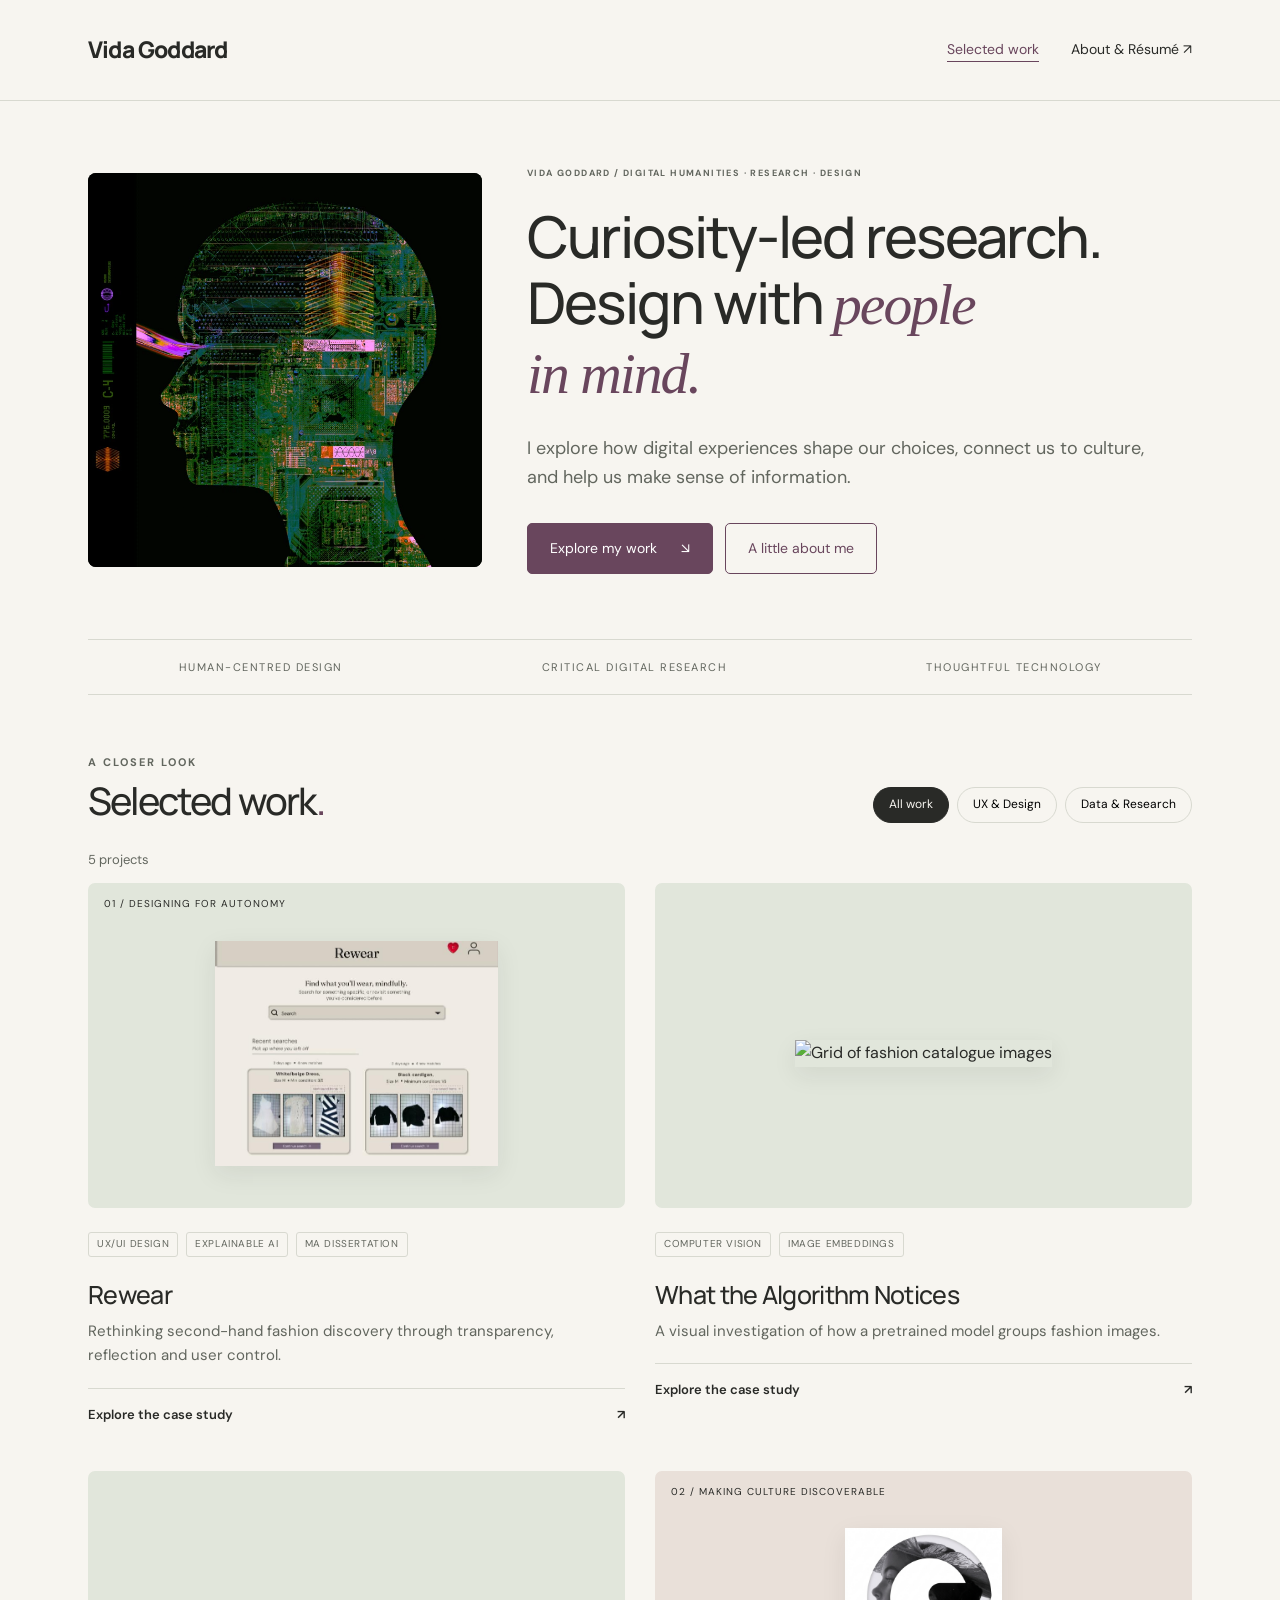
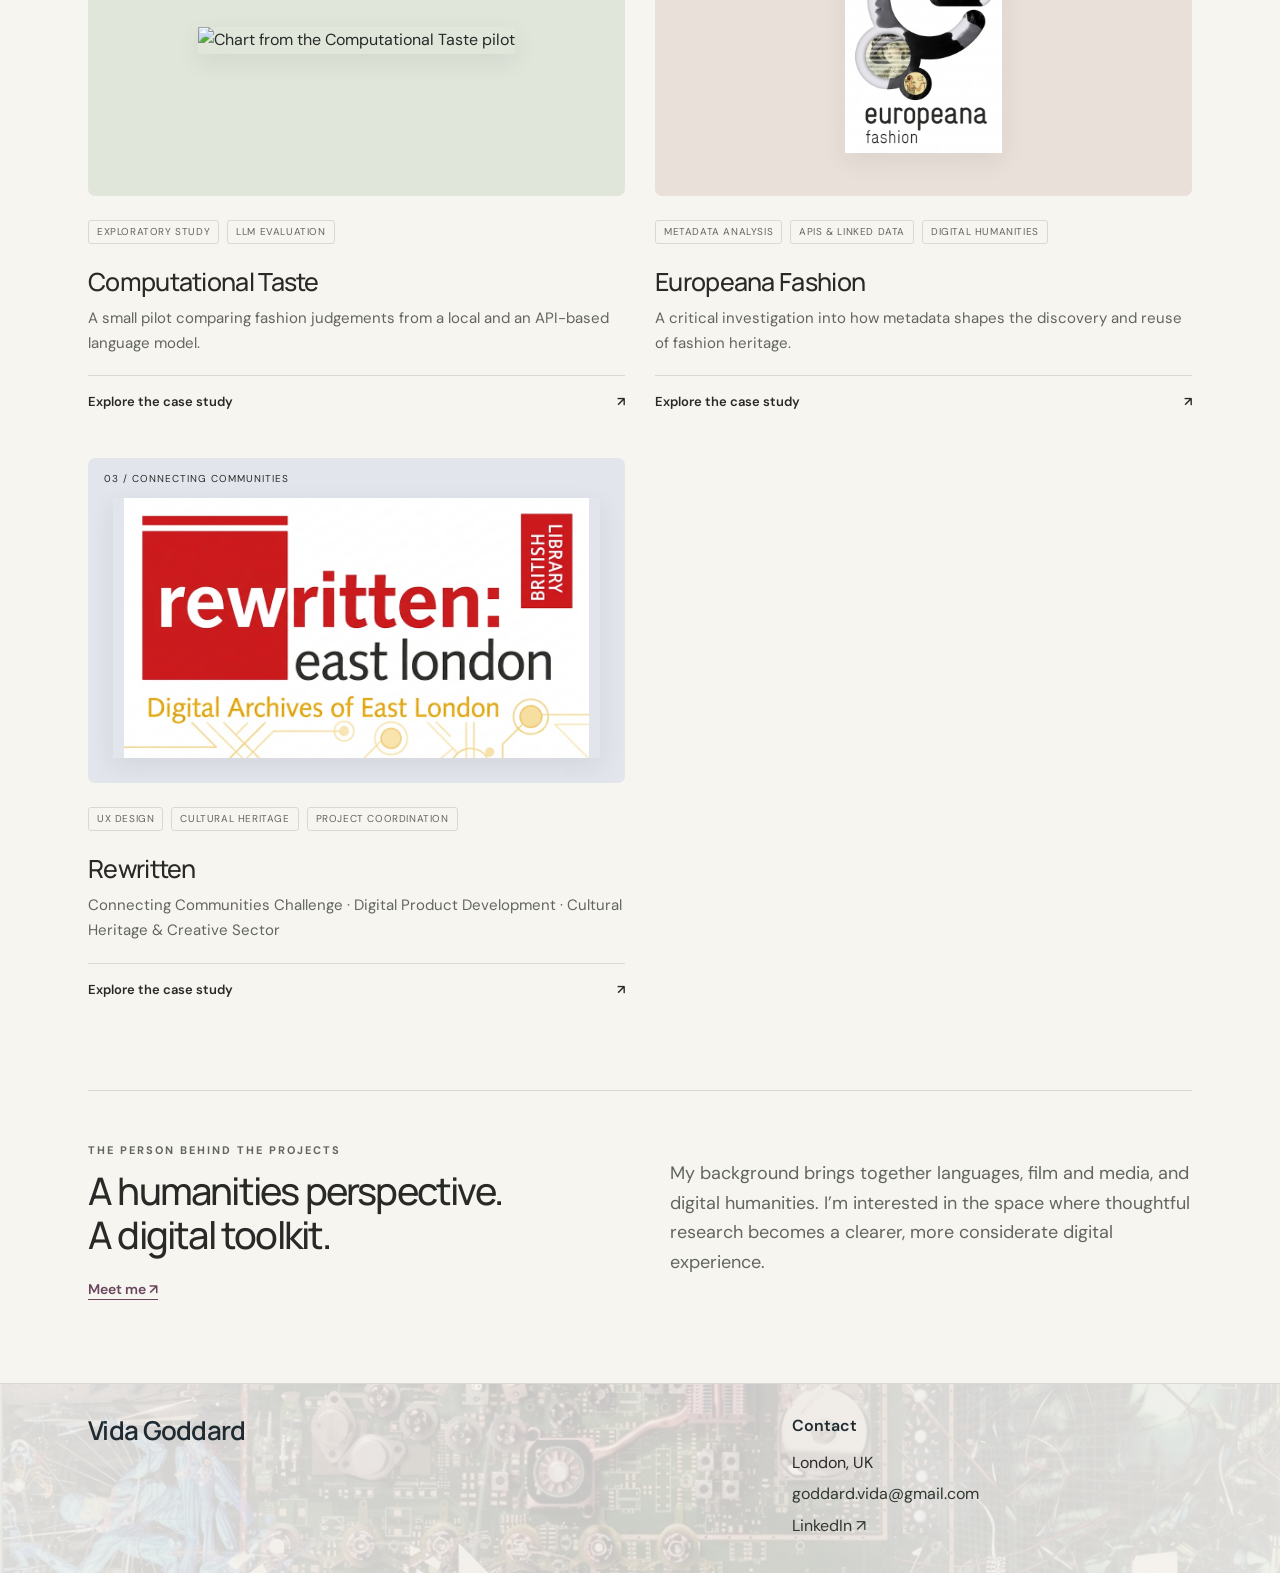
==== commit 479a7f50: "Update index.html" ====
--- a/index.html
+++ b/index.html
@@ -1 +1,120 @@
-<!doctype html><html lang="en"><head><meta charset="utf-8"><meta name="viewport" content="width=device-width,initial-scale=1"><meta name="description" content="Vida Goddard's portfolio: human-centred design, explainable AI and digital humanities research."><title>Vida Goddard — Research & Design</title><link rel="stylesheet" href="style.css"><script src="script.js" defer></script></head><body><a class="skip" href="#main">Skip to content</a><header><div class="wrap nav"><a class="brand" href="index.html" aria-label="Vida Goddard home">Vida Goddard</a><nav aria-label="Main navigation"><a href="index.html" aria-current="page">Selected work</a><a href="about.html">About & Résumé ↗</a></nav></div></header><main id="main" class="wrap"><section class="hero hero-with-portrait"><div class="hero-portrait"><img src="assets/human-circuitry.png" alt="Human silhouette filled with digital circuitry" width="750" height="750"></div><div class="hero-copy"><div class="eyebrow">Vida Goddard / Digital humanities · Research · Design</div><h1>Curiosity-led research.<br>Design with <em>people<br>in mind.</em></h1><p class="intro">I explore how digital experiences shape our choices, connect us to culture, and help us make sense of information.</p><div class="actions"><a class="button" href="#work">Explore my work <span aria-hidden="true">↘</span></a><a class="button secondary" href="about.html">A little about me</a></div></div></section><div class="ticker"><span>Human-centred design</span><span>Critical digital research</span><span>Thoughtful technology</span></div><section id="work" aria-labelledby="work-heading"><div class="section-head"><div><div class="eyebrow">A closer look</div><h2 id="work-heading">Selected work<span style="color:var(--plum)">.</span></h2></div><div class="filters" aria-label="Filter projects"><button class="filter" data-filter="all" aria-pressed="true">All work</button><button class="filter" data-filter="design" aria-pressed="false">UX & Design</button><button class="filter" data-filter="research" aria-pressed="false">Data & Research</button></div></div><p id="filter-status" class="small" role="status">3 projects</p><div class="projects"><article class="project" data-category="design research"><a class="project-image" href="rewear.html"><span class="project-number">01 / DESIGNING FOR AUTONOMY</span><img src="assets/rewear-home.jpg" alt="Rewear Figma homepage showing intentional search and previous searches" width="700" height="500"></a><div class="tags"><span class="tag">UX/UI Design</span><span class="tag">Explainable AI</span><span class="tag">MA Dissertation</span></div><h3>Rewear</h3><p>Rethinking second-hand fashion discovery through transparency, reflection and user control.</p><a class="case-link" href="rewear.html">Explore the case study <span aria-hidden="true">↗</span></a></article><article class="project" data-category="research"><a class="project-image archive" href="europeana.html"><span class="project-number">02 / MAKING CULTURE DISCOVERABLE</span><img src="assets/europeana-cover.jpg" alt="Europeana Fashion cover with archival fashion portraits in a sculptural letterform" width="864" height="1240"></a><div class="tags"><span class="tag">Metadata analysis</span><span class="tag">APIs & Linked Data</span><span class="tag">Digital Humanities</span></div><h3>Europeana Fashion</h3><p>A critical investigation into how metadata shapes the discovery and reuse of fashion heritage.</p><a class="case-link" href="europeana.html">Explore the case study <span aria-hidden="true">↗</span></a></article><article class="project" data-category="design"><a class="project-image rewritten-cover" href="rewritten.html"><span class="project-number">03 / CONNECTING COMMUNITIES</span><img src="assets/rewritten-cover.png" loading="lazy" alt="Rewritten East London: Digital Archives of East London cover" width="1024" height="572"></a><div class="tags"><span class="tag">UX Design</span><span class="tag">Cultural Heritage</span><span class="tag">Project Coordination</span></div><h3>Rewritten</h3><p>Connecting Communities Challenge · Digital Product Development · Cultural Heritage &amp; Creative Sector</p><a class="case-link" href="rewritten.html">Explore the case study <span aria-hidden="true">↗</span></a></article></div></section><section class="about-strip"><div><div class="eyebrow">The person behind the projects</div><h2>A humanities perspective.<br>A digital toolkit.</h2><a class="text-link" href="about.html">Meet me ↗</a></div><p class="intro">My background brings together languages, film and media, and digital humanities. I’m interested in the space where thoughtful research becomes a clearer, more considerate digital experience.</p></section></main><footer class="contact-footer minimal-contact"><div class="wrap footer-reference-grid"><div class="footer-identity"><h2>Vida Goddard</h2></div><div class="footer-contact-column"><h3>Contact</h3><address><span>London, UK</span><a href="mailto:goddard.vida@gmail.com">goddard.vida@gmail.com</a><a href="https://www.linkedin.com/in/vida-goddard-931a6939b" target="_blank" rel="noopener noreferrer" aria-label="Vida Goddard on LinkedIn">LinkedIn ↗</a></address></div></div></footer></body></html>
+<!doctype html>
+<html lang="en">
+  <head>
+    <meta charset="utf-8">
+    <meta name="viewport" content="width=device-width,initial-scale=1">
+    <meta name="description" content="Vida Goddard's portfolio: human-centred design, explainable AI and digital humanities research.">
+    <title>Vida Goddard — Research & Design</title>
+    <link rel="stylesheet" href="style.css">
+    <script src="script.js" defer>
+    </script>
+  </head>
+  <body><a class="skip" href="#main">Skip to content</a>
+    <header>
+      <div class="wrap nav"><a class="brand" href="index.html" aria-label="Vida Goddard home">Vida Goddard</a>
+        <nav aria-label="Main navigation"><a href="index.html" aria-current="page">Selected work</a>
+          <a href="about.html">About & Résumé ↗</a>
+        </nav>
+      </div>
+    </header>
+    <main id="main" class="wrap">
+      <section class="hero hero-with-portrait">
+        <div class="hero-portrait"><img src="assets/human-circuitry.png" alt="Human silhouette filled with digital circuitry" width="750" height="750">
+        </div>
+        <div class="hero-copy">
+          <div class="eyebrow">Vida Goddard / Digital humanities · Research · Design</div>
+          <h1>Curiosity-led research.<br>Design with <em>people<br>in mind.</em>
+          </h1>
+          <p class="intro">I explore how digital experiences shape our choices, connect us to culture, and help us make sense of information.</p>
+          <div class="actions"><a class="button" href="#work">Explore my work <span aria-hidden="true">↘</span></a>
+            <a class="button secondary" href="about.html">A little about me</a>
+          </div>
+        </div>
+      </section>
+      <div class="ticker"><span>Human-centred design</span>
+        <span>Critical digital research</span>
+        <span>Thoughtful technology</span>
+      </div>
+      <section id="work" aria-labelledby="work-heading">
+        <div class="section-head">
+          <div>
+            <div class="eyebrow">A closer look</div>
+            <h2 id="work-heading">Selected work<span style="color:var(--plum)">.</span>
+            </h2>
+          </div>
+          <div class="filters" aria-label="Filter projects"><button class="filter" data-filter="all" aria-pressed="true">All work</button><button class="filter" data-filter="design" aria-pressed="false">UX & Design</button><button class="filter" data-filter="research" aria-pressed="false">Data & Research</button>
+          </div>
+        </div>
+        <p id="filter-status" class="small" role="status">5 projects</p>
+        <div class="projects">
+          <article class="project" data-category="design research"><a class="project-image" href="rewear.html"><span class="project-number">01 / DESIGNING FOR AUTONOMY</span><img src="assets/rewear-home.jpg" alt="Rewear Figma homepage showing intentional search and previous searches" width="700" height="500"></a>
+            <div class="tags"><span class="tag">UX/UI Design</span>
+              <span class="tag">Explainable AI</span>
+              <span class="tag">MA Dissertation</span>
+            </div>
+            <h3>Rewear</h3>
+            <p>Rethinking second-hand fashion discovery through transparency, reflection and user control.</p><a class="case-link" href="rewear.html">Explore the case study <span aria-hidden="true">↗</span></a>
+          </article>
+          <article class="project" data-category="research">
+            <a class="project-image" href="what-the-algorithm-notices.html">
+            <img src="assets/fashion-sprite-sheet.png" alt="Grid of fashion catalogue images" loading="lazy">
+            </a>
+            <div class="tags"><span class="tag">Computer Vision</span>
+              <span class="tag">Image Embeddings</span>
+            </div>
+            <h3>What the Algorithm Notices</h3>
+            <p>A visual investigation of how a pretrained model groups fashion images.</p>
+            <a class="case-link" href="what-the-algorithm-notices.html">Explore the case study <span aria-hidden="true">↗</span></a>
+          </article>
+          <article class="project" data-category="research">
+            <a class="project-image" href="computational-taste.html">
+            <img src="assets/taste-figure-2.png" alt="Chart from the Computational Taste pilot" loading="lazy">
+            </a>
+            <div class="tags"><span class="tag">Exploratory Study</span>
+              <span class="tag">LLM Evaluation</span>
+            </div>
+            <h3>Computational Taste</h3>
+            <p>A small pilot comparing fashion judgements from a local and an API-based language model.</p>
+            <a class="case-link" href="computational-taste.html">Explore the case study <span aria-hidden="true">↗</span></a>
+          </article>
+          <article class="project" data-category="research"><a class="project-image archive" href="europeana.html"><span class="project-number">02 / MAKING CULTURE DISCOVERABLE</span><img src="assets/europeana-cover.jpg" alt="Europeana Fashion cover with archival fashion portraits in a sculptural letterform" width="864" height="1240"></a>
+            <div class="tags"><span class="tag">Metadata analysis</span>
+              <span class="tag">APIs & Linked Data</span>
+              <span class="tag">Digital Humanities</span>
+            </div>
+            <h3>Europeana Fashion</h3>
+            <p>A critical investigation into how metadata shapes the discovery and reuse of fashion heritage.</p><a class="case-link" href="europeana.html">Explore the case study <span aria-hidden="true">↗</span></a>
+          </article>
+          <article class="project" data-category="design"><a class="project-image rewritten-cover" href="rewritten.html"><span class="project-number">03 / CONNECTING COMMUNITIES</span><img src="assets/rewritten-cover.png" loading="lazy" alt="Rewritten East London: Digital Archives of East London cover" width="1024" height="572"></a>
+            <div class="tags"><span class="tag">UX Design</span>
+              <span class="tag">Cultural Heritage</span>
+              <span class="tag">Project Coordination</span>
+            </div>
+            <h3>Rewritten</h3>
+            <p>Connecting Communities Challenge · Digital Product Development · Cultural Heritage &amp; Creative Sector</p><a class="case-link" href="rewritten.html">Explore the case study <span aria-hidden="true">↗</span></a>
+          </article>
+        </div>
+      </section>
+      <section class="about-strip">
+        <div>
+          <div class="eyebrow">The person behind the projects</div>
+          <h2>A humanities perspective.<br>A digital toolkit.</h2><a class="text-link" href="about.html">Meet me ↗</a>
+        </div>
+        <p class="intro">My background brings together languages, film and media, and digital humanities. I’m interested in the space where thoughtful research becomes a clearer, more considerate digital experience.</p>
+      </section>
+    </main>
+    <footer class="contact-footer minimal-contact">
+      <div class="wrap footer-reference-grid">
+        <div class="footer-identity">
+          <h2>Vida Goddard</h2>
+        </div>
+        <div class="footer-contact-column">
+          <h3>Contact</h3>
+          <address><span>London, UK</span><a href="mailto:goddard.vida@gmail.com">goddard.vida@gmail.com</a>
+            <a href="https://www.linkedin.com/in/vida-goddard-931a6939b" target="_blank" rel="noopener noreferrer" aria-label="Vida Goddard on LinkedIn">LinkedIn ↗</a>
+          </address>
+        </div>
+      </div>
+    </footer>
+  </body>
+</html>
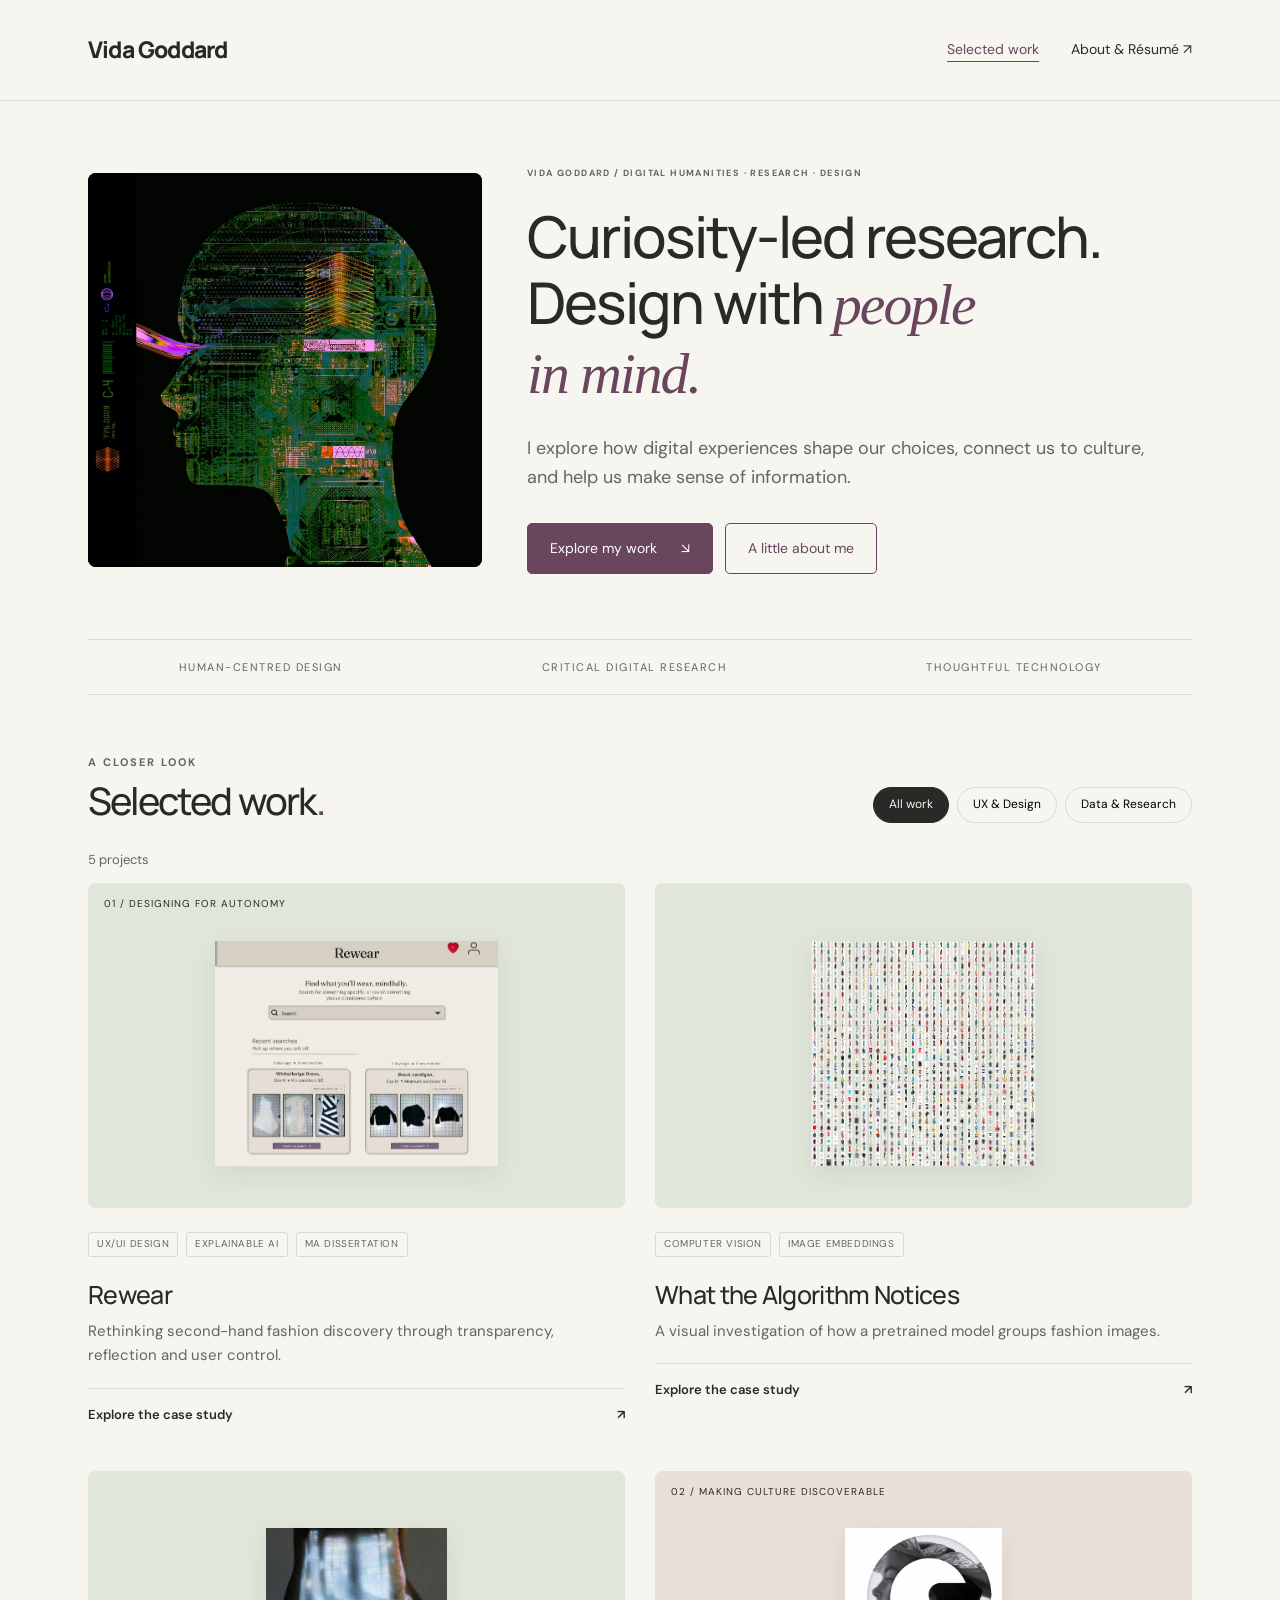
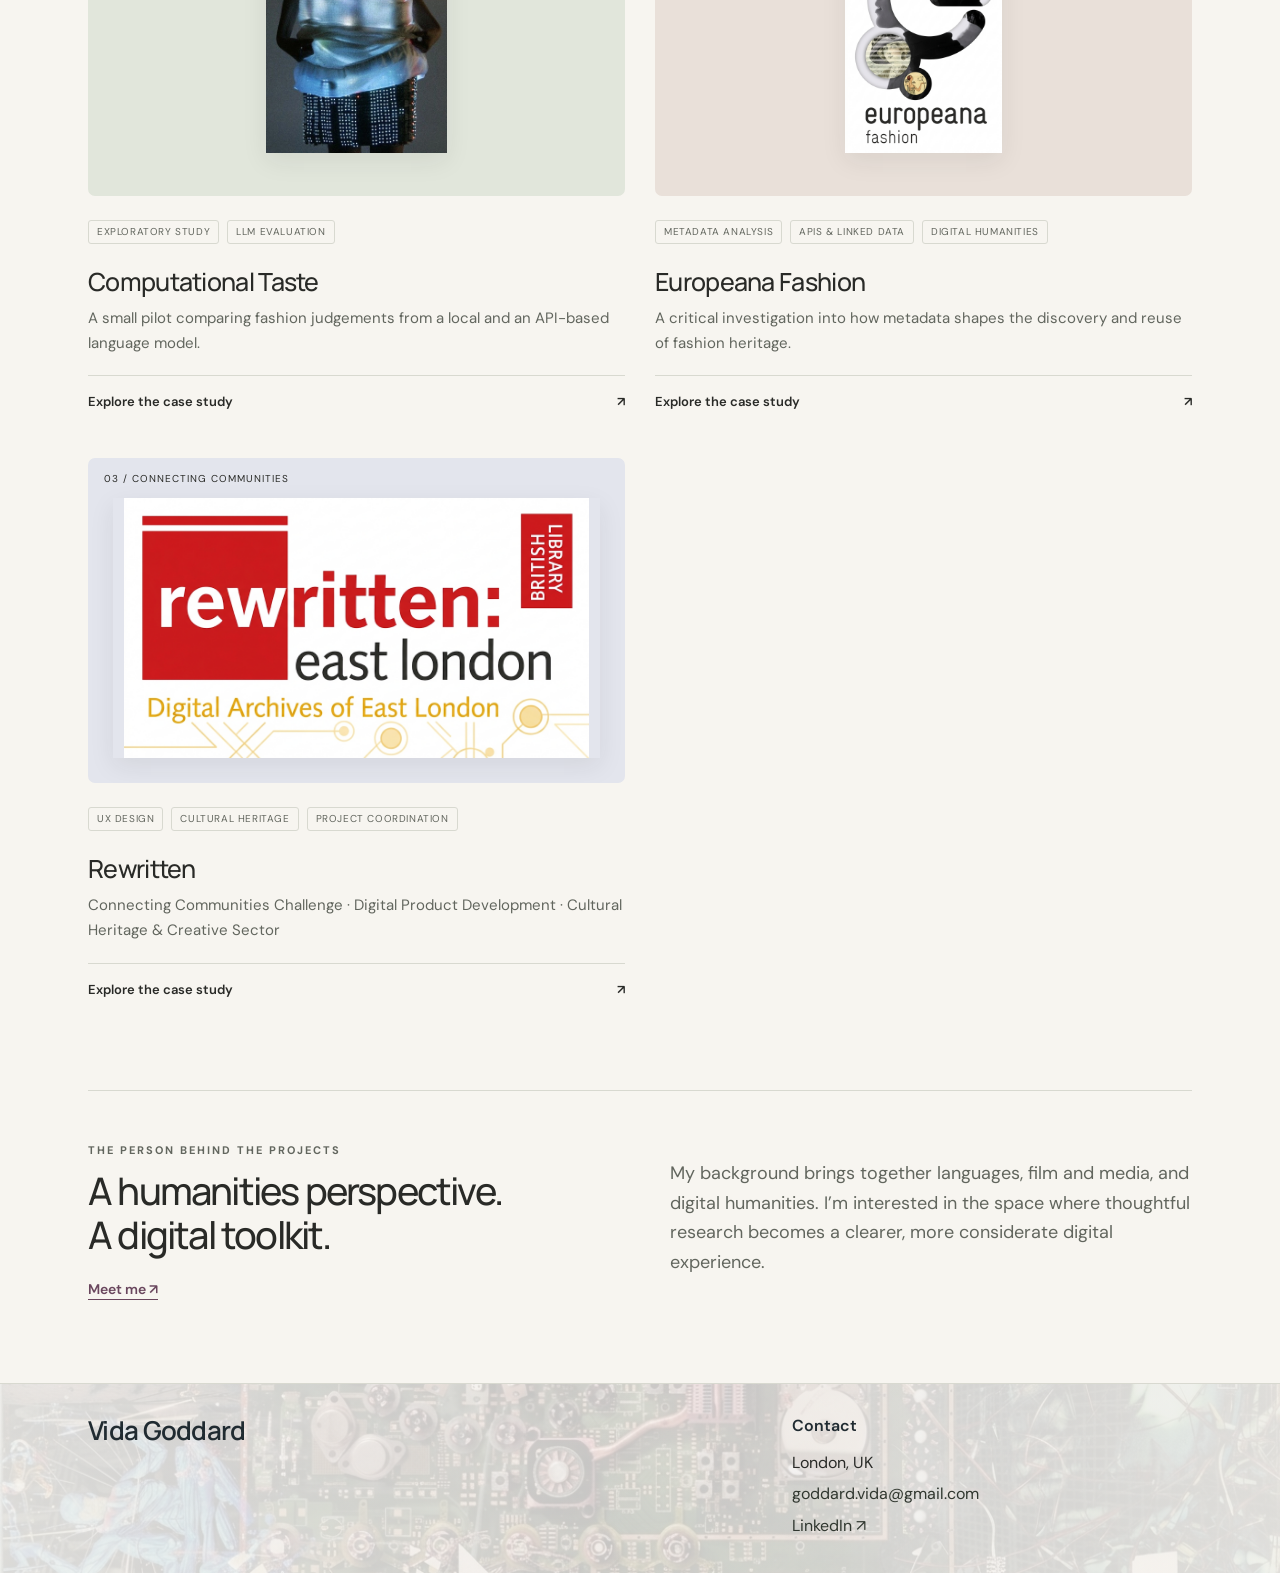
==== commit e7096e4a: "Update index.html" ====
--- a/index.html
+++ b/index.html
@@ -68,8 +68,7 @@
           </article>
           <article class="project" data-category="research">
             <a class="project-image" href="computational-taste.html">
-            <img src="assets/taste-figure-2.png" alt="Chart from the Computational Taste pilot" loading="lazy">
-            </a>
+            <img src="assets/computational-taste-cover.webp" alt="Fashion portrait with blue lighting" loading="lazy">            </a>
             <div class="tags"><span class="tag">Exploratory Study</span>
               <span class="tag">LLM Evaluation</span>
             </div>
--- a/style.css
+++ b/style.css
@@ -1,5 +1,5 @@
 @import url('https://fonts.googleapis.com/css2?family=DM+Sans:wght@400;500;600;700&family=Manrope:wght@400;500;600;700;800&display=swap');
-:root{--paper:#f7f5f0;--ink:#292a27;--muted:#62665e;--plum:#69465d;--sage:#dce4d5;--line:#d8d9d0}*{box-sizing:border-box}html{scroll-behavior:smooth;scroll-padding-top:100px}body{margin:0;background:var(--paper);color:var(--ink);font:16px/1.65 'DM Sans',sans-serif}a{color:inherit;text-underline-offset:5px}button{font:inherit}a,button{ -webkit-tap-highlight-color:transparent}a:focus-visible,button:focus-visible,summary:focus-visible{outline:3px solid var(--plum);outline-offset:5px}.skip{position:absolute;left:20px;top:-80px;background:white;padding:12px;z-index:10}.skip:focus{top:10px}.wrap{max-width:1200px;margin:auto;padding:0 48px}header{border-bottom:1px solid var(--line)}.nav{display:flex;justify-content:space-between;align-items:center;min-height:100px;gap:24px}.brand{font-family:Manrope,sans-serif;font-size:25px;font-weight:800;text-decoration:none;letter-spacing:-1px}.brand span{color:var(--plum)}nav{display:flex;gap:32px;font-size:14px}nav a{text-decoration:none}nav a[aria-current=page]{color:var(--plum);border-bottom:1px solid}.eyebrow{text-transform:uppercase;font-size:11px;letter-spacing:2px;font-weight:700;color:var(--muted)}.hero{padding:80px 0 66px;display:grid;grid-template-columns:1.6fr 1fr;gap:70px;align-items:center}h1,h2,h3{font-family:Manrope,sans-serif;line-height:1.15;font-weight:500;letter-spacing:-1.8px}h1{font-size:clamp(42px,5.5vw,72px);margin:22px 0 26px}h1 em{font-family:Georgia,serif;color:var(--plum);font-weight:400}h2{font-size:38px}h3{font-size:25px;letter-spacing:-.7px}.intro{max-width:560px;color:var(--muted);font-size:18px}.button{display:inline-flex;gap:24px;align-items:center;padding:13px 22px;border-radius:5px;background:var(--plum);color:white;text-decoration:none;font-size:14px;border:1px solid var(--plum);cursor:pointer}.button.secondary{color:var(--plum);background:transparent}.actions{display:flex;flex-wrap:wrap;gap:12px;margin-top:30px}.hero-art{height:330px;position:relative;display:grid;place-items:center;background:#ebe8e1;border-radius:50% 50% 5px 5px;overflow:hidden}.orbit{position:absolute;width:250px;height:250px;border:1px solid #a9afa1;border-radius:50%;transform:rotate(-25deg) scaleX(.65)}.orbit.two{transform:rotate(40deg) scaleX(.65)}.orbit.three{transform:rotate(100deg) scaleX(.65)}.art-label{position:absolute;bottom:25px;font:10px/1.5 'DM Sans',sans-serif;letter-spacing:2px;text-align:center}.flower{color:var(--plum);font-size:100px;line-height:1;z-index:1;transition:transform .8s}.hero-art:hover .flower{transform:rotate(45deg)}.ticker{display:flex;justify-content:space-between;gap:18px;border-top:1px solid var(--line);border-bottom:1px solid var(--line);padding:18px 0;font-size:11px;letter-spacing:1.5px;text-transform:uppercase;color:var(--muted)}.section-head{display:flex;align-items:end;justify-content:space-between;margin:58px 0 26px;gap:24px}.section-head h2{margin:8px 0 0}.small{font-size:13px;color:var(--muted)}.filters{display:flex;gap:8px;flex-wrap:wrap}.filter{border:1px solid var(--line);border-radius:30px;padding:7px 15px;background:transparent;cursor:pointer;font-size:12px}.filter[aria-pressed=true]{background:var(--ink);color:var(--paper);border-color:var(--ink)}.projects{display:grid;grid-template-columns:1fr 1fr;gap:30px}.project{min-width:0}.project[hidden]{display:none}.project-image{height:325px;display:flex;align-items:center;justify-content:center;background:#e1e6db;border-radius:7px;overflow:hidden;position:relative;padding:24px}.project-image img{width:100%;max-height:100%;object-fit:contain;box-shadow:0 8px 24px #292a2714;transition:transform .4s}.project:hover .project-image img{transform:scale(1.025)}.project-image.archive{background:#e9e0d9}.project-number{position:absolute;top:13px;left:16px;font-size:10px;letter-spacing:1px}.project h3{margin:21px 0 9px}.project p{margin:0;color:var(--muted);font-size:15px}.tags{display:flex;gap:8px;flex-wrap:wrap;margin:15px 0}.tag{font-size:10px;text-transform:uppercase;letter-spacing:.6px;color:var(--muted);border:1px solid var(--line);padding:3px 8px;border-radius:3px}details{border-top:1px solid var(--line);margin-top:20px}summary{padding:15px 0;cursor:pointer;font-size:13px;font-weight:600;list-style:none;display:flex;justify-content:space-between}summary:after{content:'+';font-size:20px;color:var(--plum)}details[open]>summary:after{content:'−'}.case{padding:0 0 20px}.case h4{font-size:14px;margin:24px 0 8px}.case p,.case li{font-size:14px;color:var(--muted)}.case ul{padding-left:20px}.case figure{margin:24px 0}.case img{width:100%;border:1px solid var(--line)}figcaption{font-size:11px;color:var(--muted);margin-top:8px}.note{background:#eee9ed;border-left:2px solid var(--plum);padding:14px;margin-top:20px}.about-strip{margin:75px 0 0;border-top:1px solid var(--line);padding:50px 0;display:grid;grid-template-columns:1fr 1fr;gap:60px}.about-strip h2{margin:10px 0 20px}.text-link{font-size:14px;font-weight:600;color:var(--plum)}footer{border-top:1px solid var(--line);padding:27px 0;margin-top:30px}.footer-row{display:flex;justify-content:space-between;gap:20px;font-size:11px;color:var(--muted)}.about-hero{max-width:850px;padding:65px 0 40px}.about-hero h1{font-size:62px}.resume{display:grid;grid-template-columns:230px 1fr;gap:60px;padding:40px 0;border-top:1px solid var(--line)}.resume h2{font-size:24px;margin:0;letter-spacing:-.7px}.entry{margin:0 0 30px}.entry:last-child{margin:0}.entry h3{font-size:19px;letter-spacing:-.5px;margin:0 0 7px}.entry p{margin:7px 0;color:var(--muted);font-size:15px}.skills{display:flex;gap:10px;flex-wrap:wrap}.skills span{border:1px solid #c9cec2;padding:8px 14px;border-radius:4px;font-size:14px}.languages{display:grid;grid-template-columns:1fr 1fr;gap:18px}.languages div{display:flex;justify-content:space-between;border-bottom:1px solid var(--line);padding-bottom:14px;gap:16px}.languages span{color:var(--muted);font-size:13px}.print{margin:20px 0 50px}.print-hint{margin:10px 0;font-size:12px;color:var(--muted)}@media(max-width:760px){.wrap{padding:0 24px}.nav{min-height:80px}nav{gap:18px;font-size:12px}.hero{padding:45px 0;grid-template-columns:1fr;gap:30px}.hero-art{height:210px;border-radius:90px 90px 5px 5px}.orbit{width:175px;height:175px}.flower{font-size:70px}.art-label{right:20px;bottom:20px;text-align:right;font-size:8px}.ticker{font-size:9px;flex-wrap:wrap;justify-content:flex-start;gap:12px 24px}.section-head{align-items:start;flex-direction:column;margin-top:40px}.projects{grid-template-columns:1fr;gap:34px}.project-image{height:300px}.about-strip{grid-template-columns:1fr;gap:10px;margin-top:45px;padding:35px 0}.resume{grid-template-columns:1fr;gap:20px;padding:30px 0}.about-hero h1{font-size:44px}.languages{grid-template-columns:1fr}.footer-row{flex-direction:column;gap:5px}}@media(prefers-reduced-motion:reduce){html{scroll-behavior:auto}*,*:before,*:after{transition:none!important}}@media print{header,footer,.print,.skip{display:none}.wrap{padding:0;max-width:none}body{font:11pt/1.4 Arial;background:white}.about-hero{padding:0 0 20px}.about-hero h1{font-size:32px}.resume{padding:18px 0;gap:25px;grid-template-columns:160px 1fr;break-inside:avoid}.skills span{padding:4px 8px}.entry{margin-bottom:14px}.languages{gap:10px}a{text-decoration:none}}
+:root{--paper:#f7f5f0;--ink:#292a27;--muted:#62665e;--plum:#69465d;--sage:#dce4d5;--line:#d8d9d0}*{box-sizing:border-box}html{scroll-behavior:smooth;scroll-padding-top:100px}body{margin:0;background:var(--paper);color:var(--ink);font:16px/1.65 'DM Sans',sans-serif}a{color:inherit;text-underline-offset:5px}button{font:inherit}a,button{ -webkit-tap-highlight-color:transparent}a:focus-visible,button:focus-visible,summary:focus-visible{outline:3px solid var(--plum);outline-offset:5px}.skip{position:absolute;left:20px;top:-80px;background:white;padding:12px;z-index:10}.skip:focus{top:10px}.wrap{max-width:1200px;margin:auto;padding:0 48px}header{border-bottom:1px solid var(--line)}.nav{display:flex;justify-content:space-between;align-items:center;min-height:100px;gap:24px}.brand{font-family:Manrope,sans-serif;font-size:25px;font-weight:800;text-decoration:none;letter-spacing:-1px}.brand span{color:var(--plum)}nav{display:flex;gap:32px;font-size:14px}nav a{text-decoration:none}nav a[aria-current=page]{color:var(--plum);border-bottom:1px solid}.eyebrow{text-transform:uppercase;font-size:11px;letter-spacing:2px;font-weight:700;color:var(--muted)}.hero{padding:80px 0 66px;display:grid;grid-template-columns:1.6fr 1fr;gap:70px;align-items:center}h1,h2,h3{font-family:Manrope,sans-serif;line-height:1.15;font-weight:500;letter-spacing:-1.8px}h1{font-size:clamp(42px,5.5vw,72px);margin:22px 0 26px}h1 em{font-family:Georgia,serif;color:var(--plum);font-weight:400}h2{font-size:38px}h3{font-size:25px;letter-spacing:-.7px}.intro{max-width:560px;color:var(--muted);font-size:18px}.button{display:inline-flex;gap:24px;align-items:center;padding:13px 22px;border-radius:5px;background:var(--plum);color:white;text-decoration:none;font-size:14px;border:1px solid var(--plum);cursor:pointer}.button.secondary{color:var(--plum);background:transparent}.actions{display:flex;flex-wrap:wrap;gap:12px;margin-top:30px}.hero-art{height:330px;position:relative;display:grid;place-items:center;background:#ebe8e1;border-radius:50% 50% 5px 5px;overflow:hidden}.orbit{position:absolute;width:250px;height:250px;border:1px solid #a9afa1;border-radius:50%;transform:rotate(-25deg) scaleX(.65)}.orbit.two{transform:rotate(40deg) scaleX(.65)}.orbit.three{transform:rotate(100deg) scaleX(.65)}.art-label{position:absolute;bottom:25px;font:10px/1.5 'DM Sans',sans-serif;letter-spacing:2px;text-align:center}.flower{color:var(--plum);font-size:100px;line-height:1;z-index:1;transition:transform .8s}.hero-art:hover .flower{transform:rotate(45deg)}.ticker{display:flex;justify-content:space-between;gap:18px;border-top:1px solid var(--line);border-bottom:1px solid var(--line);padding:18px 0;font-size:11px;letter-spacing:1.5px;text-transform:uppercase;color:var(--muted)}.section-head{display:flex;align-items:end;justify-content:space-between;margin:58px 0 26px;gap:24px}.section-head h2{margin:8px 0 0}.small{font-size:13px;color:var(--muted)}.filters{display:flex;gap:8px;flex-wrap:wrap}.filter{border:1px solid var(--line);border-radius:30px;padding:7px 15px;background:transparent;cursor:pointer;font-size:12px}.filter[aria-pressed=true]{background:var(--ink);color:var(--paper);border-color:var(--ink)}.projects{display:grid;grid-template-columns:1fr 1fr;gap:30px}.project{min-width:0}.project[hidden]{display:none}.project-image{height:325px;display:flex;align-items:center;justify-content:center;background:#e1e6db;border-radius:7px;overflow:hidden;position:relative;padding:24px}.project-image img{width:100%;max-height:100%;object-fit:contain;box-shadow:0 8px 24px #292a2714;transition:transform .4s}.project-image.archive{background:#e9e0d9}.project-number{position:absolute;top:13px;left:16px;font-size:10px;letter-spacing:1px}.project h3{margin:21px 0 9px}.project p{margin:0;color:var(--muted);font-size:15px}.tags{display:flex;gap:8px;flex-wrap:wrap;margin:15px 0}.tag{font-size:10px;text-transform:uppercase;letter-spacing:.6px;color:var(--muted);border:1px solid var(--line);padding:3px 8px;border-radius:3px}details{border-top:1px solid var(--line);margin-top:20px}summary{padding:15px 0;cursor:pointer;font-size:13px;font-weight:600;list-style:none;display:flex;justify-content:space-between}summary:after{content:'+';font-size:20px;color:var(--plum)}details[open]>summary:after{content:'−'}.case{padding:0 0 20px}.case h4{font-size:14px;margin:24px 0 8px}.case p,.case li{font-size:14px;color:var(--muted)}.case ul{padding-left:20px}.case figure{margin:24px 0}.case img{width:100%;border:1px solid var(--line)}figcaption{font-size:11px;color:var(--muted);margin-top:8px}.note{background:#eee9ed;border-left:2px solid var(--plum);padding:14px;margin-top:20px}.about-strip{margin:75px 0 0;border-top:1px solid var(--line);padding:50px 0;display:grid;grid-template-columns:1fr 1fr;gap:60px}.about-strip h2{margin:10px 0 20px}.text-link{font-size:14px;font-weight:600;color:var(--plum)}footer{border-top:1px solid var(--line);padding:27px 0;margin-top:30px}.footer-row{display:flex;justify-content:space-between;gap:20px;font-size:11px;color:var(--muted)}.about-hero{max-width:850px;padding:65px 0 40px}.about-hero h1{font-size:62px}.resume{display:grid;grid-template-columns:230px 1fr;gap:60px;padding:40px 0;border-top:1px solid var(--line)}.resume h2{font-size:24px;margin:0;letter-spacing:-.7px}.entry{margin:0 0 30px}.entry:last-child{margin:0}.entry h3{font-size:19px;letter-spacing:-.5px;margin:0 0 7px}.entry p{margin:7px 0;color:var(--muted);font-size:15px}.skills{display:flex;gap:10px;flex-wrap:wrap}.skills span{border:1px solid #c9cec2;padding:8px 14px;border-radius:4px;font-size:14px}.languages{display:grid;grid-template-columns:1fr 1fr;gap:18px}.languages div{display:flex;justify-content:space-between;border-bottom:1px solid var(--line);padding-bottom:14px;gap:16px}.languages span{color:var(--muted);font-size:13px}.print{margin:20px 0 50px}.print-hint{margin:10px 0;font-size:12px;color:var(--muted)}@media(max-width:760px){.wrap{padding:0 24px}.nav{min-height:80px}nav{gap:18px;font-size:12px}.hero{padding:45px 0;grid-template-columns:1fr;gap:30px}.hero-art{height:210px;border-radius:90px 90px 5px 5px}.orbit{width:175px;height:175px}.flower{font-size:70px}.art-label{right:20px;bottom:20px;text-align:right;font-size:8px}.ticker{font-size:9px;flex-wrap:wrap;justify-content:flex-start;gap:12px 24px}.section-head{align-items:start;flex-direction:column;margin-top:40px}.projects{grid-template-columns:1fr;gap:34px}.project-image{height:300px}.about-strip{grid-template-columns:1fr;gap:10px;margin-top:45px;padding:35px 0}.resume{grid-template-columns:1fr;gap:20px;padding:30px 0}.about-hero h1{font-size:44px}.languages{grid-template-columns:1fr}.footer-row{flex-direction:column;gap:5px}}@media(prefers-reduced-motion:reduce){html{scroll-behavior:auto}*,*:before,*:after{transition:none!important}}@media print{header,footer,.print,.skip{display:none}.wrap{padding:0;max-width:none}body{font:11pt/1.4 Arial;background:white}.about-hero{padding:0 0 20px}.about-hero h1{font-size:32px}.resume{padding:18px 0;gap:25px;grid-template-columns:160px 1fr;break-inside:avoid}.skills span{padding:4px 8px}.entry{margin-bottom:14px}.languages{gap:10px}a{text-decoration:none}}
 
 .rewritten-cover{background:#e3e5ed;text-decoration:none}.case-link{display:flex;justify-content:space-between;padding:15px 0;border-top:1px solid var(--line);margin-top:20px;font-size:13px;font-weight:600;text-decoration:none}.case-link:hover{color:var(--plum)}.project-detail .about-hero{padding-bottom:25px}.case-nav{display:flex;flex-wrap:wrap;gap:12px 25px;padding:20px 0;border-top:1px solid var(--line);border-bottom:1px solid var(--line);font-size:12px}.case-nav a{text-decoration:none;color:var(--plum)}.story-section{max-width:900px;padding:50px 0;border-bottom:1px solid var(--line)}.story-section h2{max-width:800px;margin:14px 0 28px;line-height:1.25}.story-section h3{margin:38px 0 20px;line-height:1.3}.story-section p,.story-section li{max-width:780px;color:var(--muted);line-height:1.85}.story-section strong{color:var(--ink);font-weight:600}.story-section li{margin:12px 0}.story-section ul{padding-left:23px}.story-section figure{margin:32px 0;background:#efede7;padding:20px;border-radius:7px}.story-section img{width:100%;height:auto;display:block}.story-section figcaption{margin-top:12px}.project-detail .about-hero h1{font-size:clamp(48px,7vw,86px)}@media(max-width:760px){.story-section{padding:32px 0}.story-section h2{font-size:30px}.story-section figure{padding:10px}.case-nav{gap:10px 18px}.story-section p,.story-section li{font-size:15px}}
 
@@ -45,3 +45,14 @@
 @media(max-width:760px){.minimal-contact:before{background-size:cover;background-position:58% center;opacity:.22}.minimal-contact:after{background:rgba(247,245,240,.25)}}
 
 .minimal-contact{padding:30px 0 34px;margin-top:30px}.footer-contact-column h3{margin-bottom:12px}.footer-contact-column address{gap:6px;font-size:16px}.minimal-contact .footer-identity h2{font-size:26px}@media(max-width:760px){.minimal-contact{padding:25px 0 28px}.footer-reference-grid{gap:20px}.footer-contact-column address{font-size:15px}}
+
+/* Move the whole project card together. */
+.project {
+  transition: transform .4s ease;
+}
+
+@media (hover: hover) and (prefers-reduced-motion: no-preference) {
+  .project:hover {
+    transform: scale(1.025);
+  }
+}
